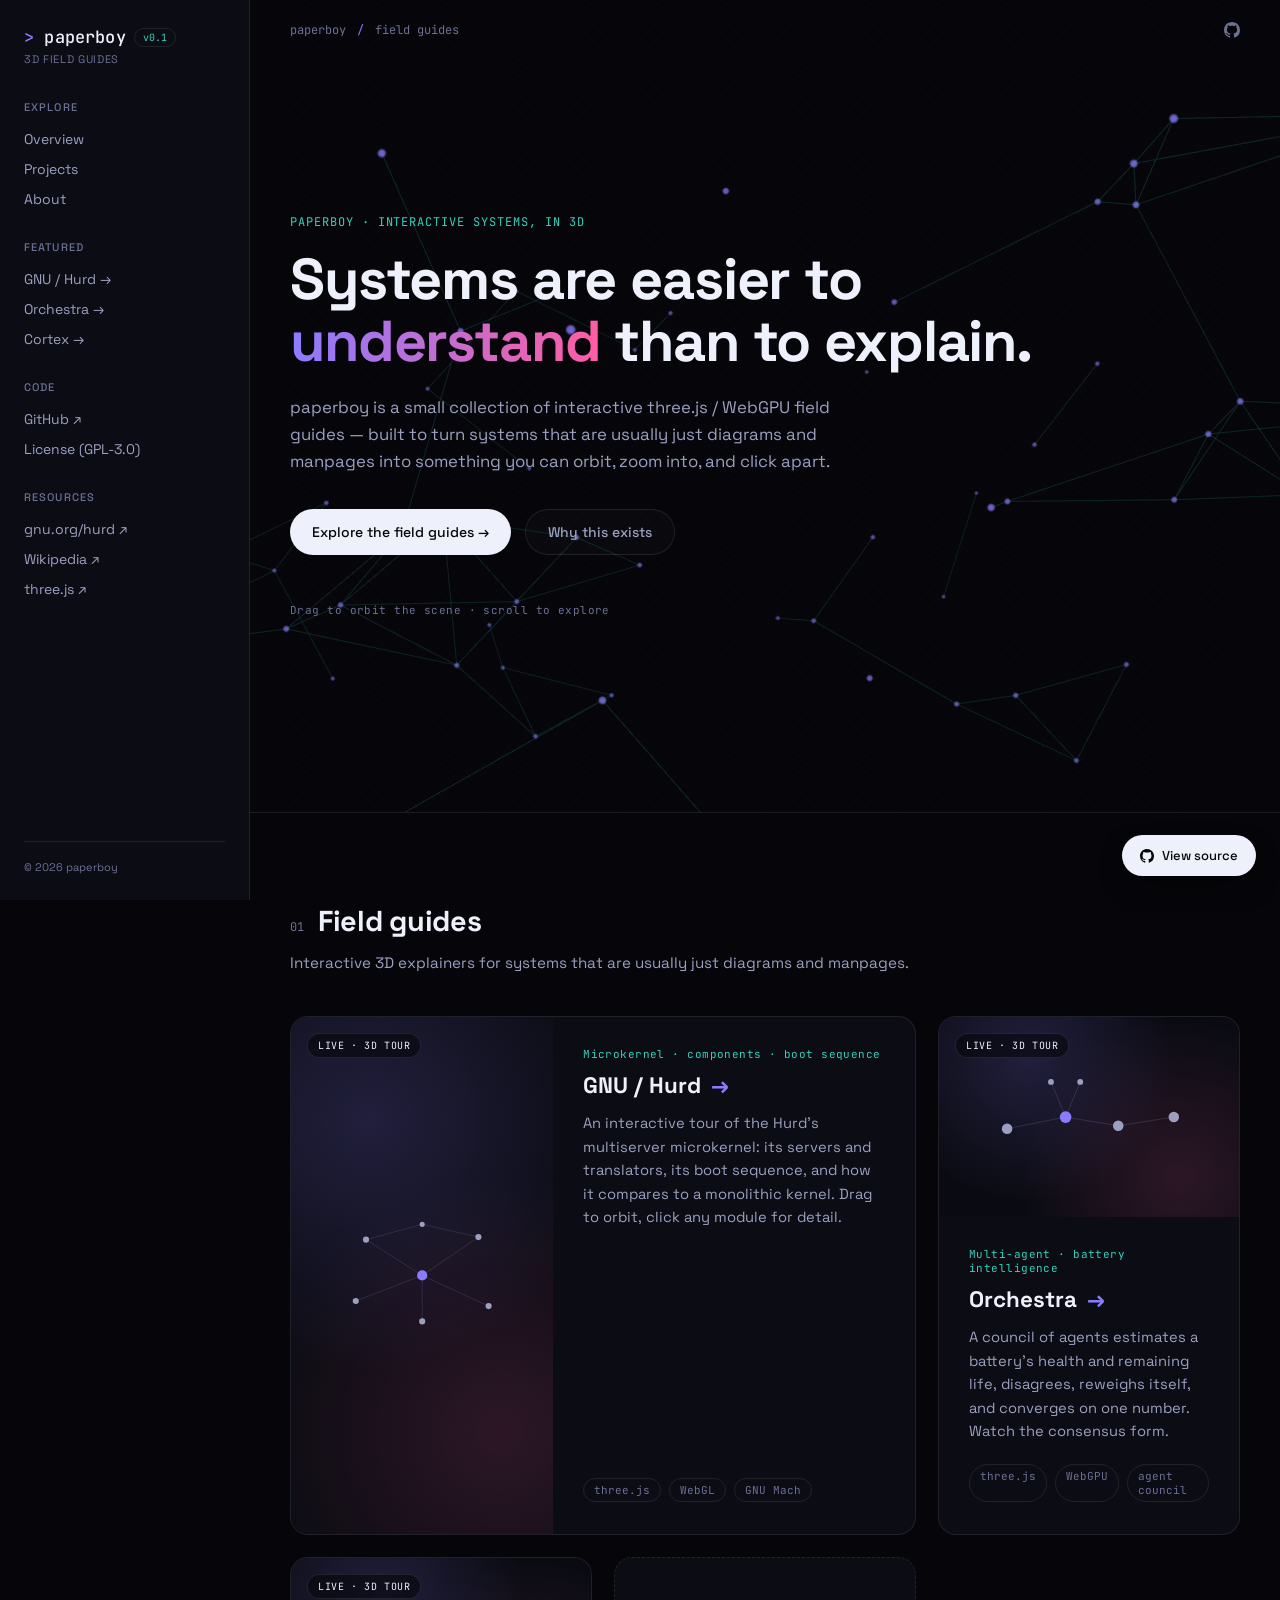
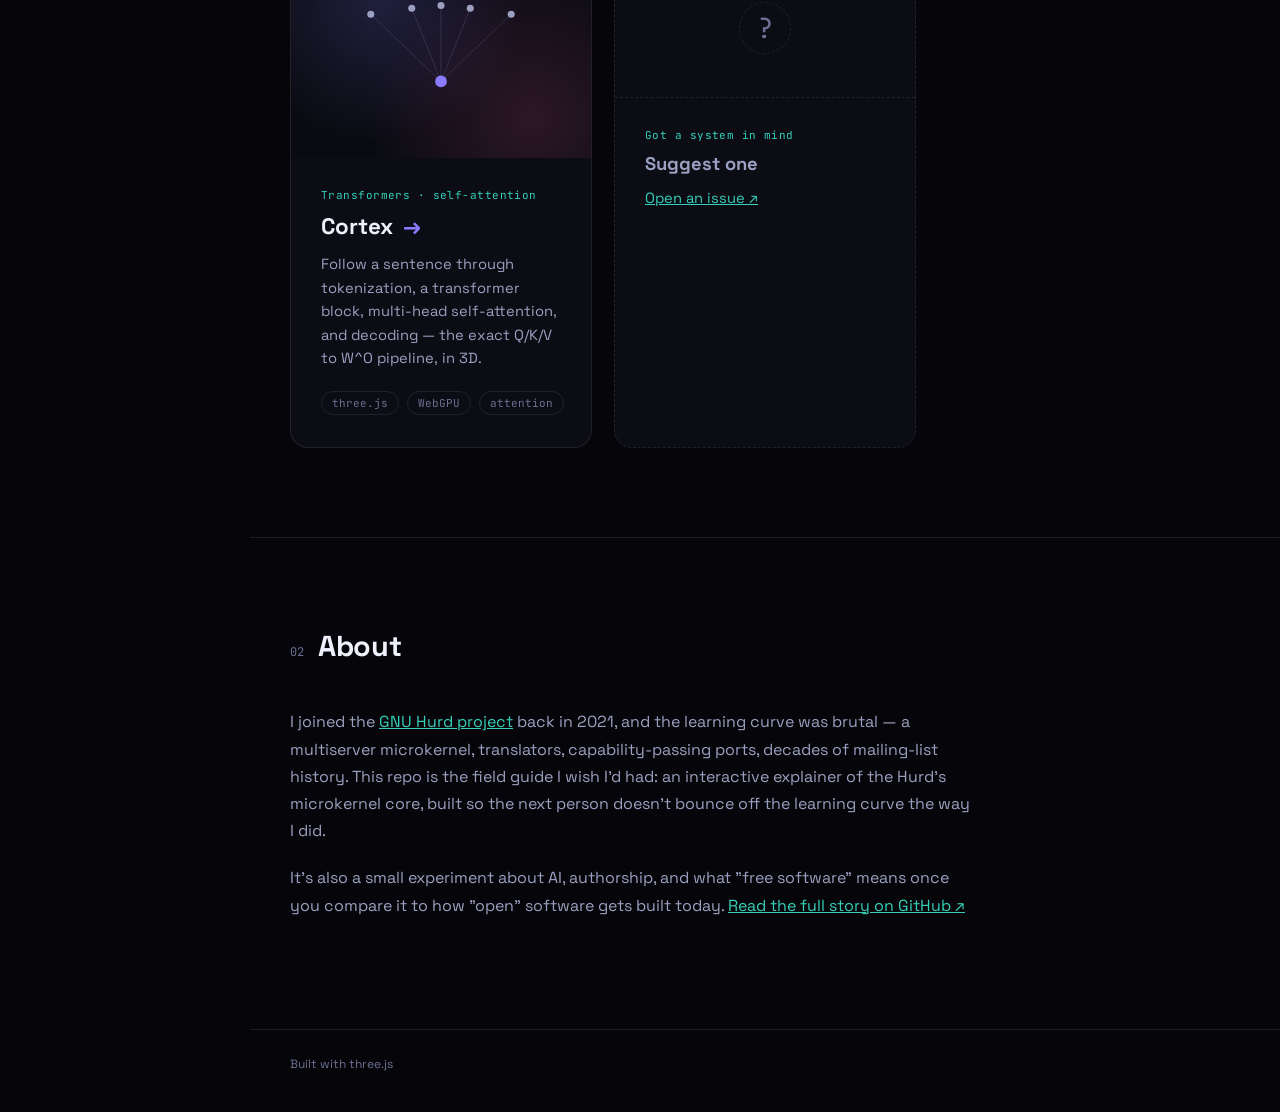
==== index.html @ 9c15f726 "add cortex and orchestra Signed-off-by: bowen <bowen.li.hurd@gmail.com>" ====
<!DOCTYPE html>
<html lang="en">
<head>
	<meta charset="utf-8" />
	<title>paperboy — 3D field guides for hard-to-see systems</title>
	<meta name="viewport" content="width=device-width, initial-scale=1" />
	<meta name="description" content="paperboy is a small collection of interactive three.js/WebGPU field guides that make hard-to-see systems easy to explore in 3D: a GNU/Hurd microkernel tour, a multi-agent battery-intelligence council, and a decoder-only Transformer explainer." />
	<link rel="stylesheet" href="css/main.css" />
</head>
<body>

	<div id="hero-webgl" aria-hidden="true"></div>

	<aside id="sidebar">
		<div class="brand">
			<div class="brand-row">
				<a href="#top" class="brand-mark">paperboy</a>
				<span class="brand-badge">v0.1</span>
			</div>
			<span class="brand-tag">3D field guides</span>
		</div>

		<nav class="side-nav">
			<div class="side-group">
				<h3>Explore</h3>
				<a href="#top">Overview</a>
				<a href="#projects">Projects</a>
				<a href="#about">About</a>
			</div>
			<div class="side-group">
				<h3>Featured</h3>
				<a href="sites/hurd/">GNU / Hurd &rarr;</a>
				<a href="sites/orchestra/">Orchestra &rarr;</a>
				<a href="sites/cortex/">Cortex &rarr;</a>
			</div>
			<div class="side-group">
				<h3>Code</h3>
				<a href="https://github.com/Aisuko/paperboy" target="_blank" rel="noopener">GitHub &#8599;</a>
				<a href="LICENSE">License (GPL-3.0)</a>
			</div>
			<div class="side-group">
				<h3>Resources</h3>
				<a href="https://www.gnu.org/software/hurd/" target="_blank" rel="noopener">gnu.org/hurd &#8599;</a>
				<a href="https://en.wikipedia.org/wiki/GNU_Hurd" target="_blank" rel="noopener">Wikipedia &#8599;</a>
				<a href="https://threejs.org" target="_blank" rel="noopener">three.js &#8599;</a>
			</div>
		</nav>

		<div class="side-foot">
			<span>&copy; 2026 paperboy</span>
		</div>
	</aside>

	<main id="main">
		<div class="topbar">
			<div class="crumb">paperboy <span>/</span> field guides</div>
			<div class="topbar-links">
				<a href="https://github.com/Aisuko/paperboy" target="_blank" rel="noopener" aria-label="GitHub repository">
					<svg viewBox="0 0 16 16" width="16" height="16" fill="currentColor"><path d="M8 0C3.58 0 0 3.58 0 8c0 3.54 2.29 6.53 5.47 7.59.4.07.55-.17.55-.38 0-.19-.01-.82-.01-1.49-2.01.37-2.53-.49-2.69-.94-.09-.23-.48-.94-.82-1.13-.28-.15-.68-.52-.01-.53.63-.01 1.08.58 1.23.82.72 1.21 1.87.87 2.33.66.07-.52.28-.87.51-1.07-1.78-.2-3.64-.89-3.64-3.95 0-.87.31-1.59.82-2.15-.08-.2-.36-1.02.08-2.12 0 0 .67-.21 2.2.82.64-.18 1.32-.27 2-.27.68 0 1.36.09 2 .27 1.53-1.04 2.2-.82 2.2-.82.44 1.1.16 1.92.08 2.12.51.56.82 1.27.82 2.15 0 3.07-1.87 3.75-3.65 3.95.29.25.54.73.54 1.48 0 1.07-.01 1.93-.01 2.2 0 .21.15.46.55.38A8.01 8.01 0 0 0 16 8c0-4.42-3.58-8-8-8z"/></svg>
				</a>
			</div>
		</div>

		<section id="top" class="hero">
			<div class="hero-copy">
				<div class="eyebrow">paperboy &middot; interactive systems, in 3D</div>
				<h1>Systems are easier to<br /><em>understand</em> than to explain.</h1>
				<p class="lede">
					paperboy is a small collection of interactive three.js / WebGPU field guides
					&mdash; built to turn systems that are usually just diagrams and manpages into
					something you can orbit, zoom into, and click apart.
				</p>
				<div class="hero-actions">
					<a class="btn btn-primary" href="#projects">Explore the field guides &rarr;</a>
					<a class="btn btn-ghost" href="#about">Why this exists</a>
				</div>
			</div>
			<div class="hero-hint">Drag to orbit the scene &middot; scroll to explore</div>
		</section>

		<section id="projects" class="projects">
			<div class="section-head">
				<span class="section-index">01</span>
				<h2>Field guides</h2>
				<p>Interactive 3D explainers for systems that are usually just diagrams and manpages.</p>
			</div>

			<div class="gallery-grid">
				<a class="gallery-tile gallery-tile--featured" href="sites/hurd/" data-tilt>
					<div class="gallery-visual">
						<svg class="node-graph" viewBox="0 0 400 260" aria-hidden="true">
							<g class="ng-edges" stroke="currentColor" fill="none">
								<line x1="200" y1="130" x2="90" y2="60" />
								<line x1="200" y1="130" x2="310" y2="55" />
								<line x1="200" y1="130" x2="70" y2="180" />
								<line x1="200" y1="130" x2="200" y2="220" />
								<line x1="200" y1="130" x2="330" y2="190" />
								<line x1="90" y1="60" x2="200" y2="30" />
								<line x1="310" y1="55" x2="200" y2="30" />
							</g>
							<g class="ng-nodes">
								<circle cx="200" cy="130" r="10" class="ng-core" />
								<circle cx="90" cy="60" r="6" />
								<circle cx="310" cy="55" r="6" />
								<circle cx="70" cy="180" r="6" />
								<circle cx="200" cy="220" r="6" />
								<circle cx="330" cy="190" r="6" />
								<circle cx="200" cy="30" r="5" />
							</g>
						</svg>
						<span class="gallery-badge">live &middot; 3D tour</span>
					</div>
					<div class="gallery-body">
						<div class="gallery-kicker">Microkernel &middot; components &middot; boot sequence</div>
						<h3>GNU / Hurd <span class="arrow">&rarr;</span></h3>
						<p>
							An interactive tour of the Hurd's multiserver microkernel: its servers
							and translators, its boot sequence, and how it compares to a
							monolithic kernel. Drag to orbit, click any module for detail.
						</p>
						<div class="gallery-tags">
							<span>three.js</span>
							<span>WebGL</span>
							<span>GNU Mach</span>
						</div>
					</div>
				</a>

				<a class="gallery-tile" href="sites/orchestra/" data-tilt>
					<div class="gallery-visual">
						<svg class="node-graph" viewBox="0 0 400 260" aria-hidden="true">
							<g class="ng-edges" stroke="currentColor" fill="none">
								<line x1="60" y1="150" x2="160" y2="130" />
								<line x1="160" y1="130" x2="250" y2="145" />
								<line x1="250" y1="145" x2="345" y2="130" />
								<line x1="160" y1="130" x2="135" y2="70" />
								<line x1="160" y1="130" x2="185" y2="70" />
							</g>
							<g class="ng-nodes">
								<circle cx="60" cy="150" r="9" />
								<circle cx="160" cy="130" r="10" class="ng-core" />
								<circle cx="135" cy="70" r="5" />
								<circle cx="185" cy="70" r="5" />
								<circle cx="250" cy="145" r="9" />
								<circle cx="345" cy="130" r="9" />
							</g>
						</svg>
						<span class="gallery-badge">live &middot; 3D tour</span>
					</div>
					<div class="gallery-body">
						<div class="gallery-kicker">Multi-agent &middot; battery intelligence</div>
						<h3>Orchestra <span class="arrow">&rarr;</span></h3>
						<p>
							A council of agents estimates a battery's health and remaining life,
							disagrees, reweighs itself, and converges on one number. Watch the
							consensus form.
						</p>
						<div class="gallery-tags">
							<span>three.js</span>
							<span>WebGPU</span>
							<span>agent council</span>
						</div>
					</div>
				</a>

				<a class="gallery-tile" href="sites/cortex/" data-tilt>
					<div class="gallery-visual">
						<svg class="node-graph" viewBox="0 0 400 260" aria-hidden="true">
							<g class="ng-edges" stroke="currentColor" fill="none">
								<line x1="80" y1="55" x2="200" y2="170" />
								<line x1="150" y1="45" x2="200" y2="170" />
								<line x1="200" y1="40" x2="200" y2="170" />
								<line x1="250" y1="45" x2="200" y2="170" />
								<line x1="320" y1="55" x2="200" y2="170" />
							</g>
							<g class="ng-nodes">
								<circle cx="80" cy="55" r="6" />
								<circle cx="150" cy="45" r="6" />
								<circle cx="200" cy="40" r="6" />
								<circle cx="250" cy="45" r="6" />
								<circle cx="320" cy="55" r="6" />
								<circle cx="200" cy="170" r="10" class="ng-core" />
							</g>
						</svg>
						<span class="gallery-badge">live &middot; 3D tour</span>
					</div>
					<div class="gallery-body">
						<div class="gallery-kicker">Transformers &middot; self-attention</div>
						<h3>Cortex <span class="arrow">&rarr;</span></h3>
						<p>
							Follow a sentence through tokenization, a transformer block, multi-head
							self-attention, and decoding &mdash; the exact Q/K/V to W^O pipeline,
							in 3D.
						</p>
						<div class="gallery-tags">
							<span>three.js</span>
							<span>WebGPU</span>
							<span>attention</span>
						</div>
					</div>
				</a>

				<div class="gallery-tile gallery-tile--soon" data-tilt>
					<div class="gallery-visual gallery-visual--soon">
						<span class="soon-icon">?</span>
					</div>
					<div class="gallery-body">
						<div class="gallery-kicker">Got a system in mind</div>
						<h3>Suggest one</h3>
						<p><a href="https://github.com/Aisuko/paperboy/issues" target="_blank" rel="noopener">Open an issue &#8599;</a></p>
					</div>
				</div>
			</div>
		</section>

		<section id="about" class="about">
			<div class="section-head">
				<span class="section-index">02</span>
				<h2>About</h2>
			</div>
			<p>
				I joined the <a href="https://savannah.gnu.org/project/memberlist.php?group=hurd" target="_blank" rel="noopener">GNU Hurd project</a>
				back in 2021, and the learning curve was brutal &mdash; a multiserver
				microkernel, translators, capability-passing ports, decades of mailing-list
				history. This repo is the field guide I wish I'd had: an interactive
				explainer of the Hurd's microkernel core, built so the next person doesn't
				bounce off the learning curve the way I did.
			</p>
			<p>
				It's also a small experiment about AI, authorship, and what "free software"
				means once you compare it to how "open" software gets built today.
				<a href="https://github.com/Aisuko/paperboy#readme" target="_blank" rel="noopener">Read the full story on GitHub &#8599;</a>
			</p>
		</section>

		<footer id="foot">
			<span>Built with three.js</span>
		</footer>
	</main>

	<a class="fab" href="https://github.com/Aisuko/paperboy" target="_blank" rel="noopener">
		<svg viewBox="0 0 16 16" width="14" height="14" fill="currentColor"><path d="M8 0C3.58 0 0 3.58 0 8c0 3.54 2.29 6.53 5.47 7.59.4.07.55-.17.55-.38 0-.19-.01-.82-.01-1.49-2.01.37-2.53-.49-2.69-.94-.09-.23-.48-.94-.82-1.13-.28-.15-.68-.52-.01-.53.63-.01 1.08.58 1.23.82.72 1.21 1.87.87 2.33.66.07-.52.28-.87.51-1.07-1.78-.2-3.64-.89-3.64-3.95 0-.87.31-1.59.82-2.15-.08-.2-.36-1.02.08-2.12 0 0 .67-.21 2.2.82.64-.18 1.32-.27 2-.27.68 0 1.36.09 2 .27 1.53-1.04 2.2-.82 2.2-.82.44 1.1.16 1.92.08 2.12.51.56.82 1.27.82 2.15 0 3.07-1.87 3.75-3.65 3.95.29.25.54.73.54 1.48 0 1.07-.01 1.93-.01 2.2 0 .21.15.46.55.38A8.01 8.01 0 0 0 16 8c0-4.42-3.58-8-8-8z"/></svg>
		View source
	</a>

	<script type="importmap">
		{
			"imports": {
				"three": "./sites/hurd/vendor/three/build/three.module.js"
			}
		}
	</script>
	<script type="module" src="js/hero-scene.js"></script>
	<script type="module" src="js/gallery-tilt.js"></script>

</body>
</html>
---- css/main.css ----
@import url('https://fonts.googleapis.com/css2?family=Space+Grotesk:wght@400;500;700&family=JetBrains+Mono:wght@400;500&display=swap');

:root {
	color-scheme: dark;
	--bg: #06060a;
	--bg-2: #0b0c14;
	--ink: #eef0fb;
	--ink-dim: #9ba0c0;
	--ink-dimmer: #6c7093;
	--accent: #8b7bff;
	--accent-2: #ff5da2;
	--accent-3: #35d0ba;
	--line: rgba(255,255,255,0.09);
	--sidebar-w: 250px;
	--font-display: 'Space Grotesk', system-ui, sans-serif;
	--font-mono: 'JetBrains Mono', ui-monospace, SFMono-Regular, monospace;
}

* { box-sizing: border-box; }

html, body {
	margin: 0;
	padding: 0;
	width: 100%;
	background: var(--bg);
	color: var(--ink);
	font-family: var(--font-display);
	-webkit-font-smoothing: antialiased;
}

a { color: inherit; }

/* faint carbon-fibre texture, matches sites/hurd */
body::before {
	content: '';
	position: fixed;
	inset: 0;
	z-index: 1;
	pointer-events: none;
	opacity: 0.5;
	background-image:
		repeating-linear-gradient(135deg, rgba(255,255,255,0.02) 0px, rgba(255,255,255,0.02) 1px, transparent 1px, transparent 6px),
		repeating-linear-gradient(45deg, rgba(255,255,255,0.015) 0px, rgba(255,255,255,0.015) 1px, transparent 1px, transparent 6px);
}

#hero-webgl { position: fixed; inset: 0; z-index: 0; }
#hero-webgl canvas { display: block; }

/* ---------------- sidebar ---------------- */
#sidebar {
	position: fixed;
	top: 0; left: 0; bottom: 0;
	width: var(--sidebar-w);
	z-index: 20;
	display: flex;
	flex-direction: column;
	background: var(--bg-2);
	border-right: 1px solid var(--line);
	padding: 26px 24px;
	overflow-y: auto;
}
.brand { display: flex; flex-direction: column; gap: 4px; margin-bottom: 34px; }
.brand-row { display: flex; align-items: center; gap: 8px; }
.brand-mark {
	font-family: var(--font-mono);
	font-size: 17px;
	font-weight: 500;
	letter-spacing: 0.01em;
	text-decoration: none;
	color: var(--ink);
}
.brand-mark::before { content: '> '; color: var(--accent); }
.brand-badge {
	font-family: var(--font-mono);
	font-size: 10px;
	color: var(--accent-3);
	border: 1px solid var(--line);
	border-radius: 999px;
	padding: 2px 8px;
}
.brand-tag { font-size: 11px; color: var(--ink-dimmer); letter-spacing: 0.06em; text-transform: uppercase; }

.side-nav { display: flex; flex-direction: column; gap: 26px; flex: 1; }
.side-group h3 {
	margin: 0 0 10px;
	font-size: 11px;
	letter-spacing: 0.1em;
	text-transform: uppercase;
	color: var(--ink-dimmer);
	font-weight: 500;
}
.side-group { display: flex; flex-direction: column; }
.side-group a {
	display: block;
	padding: 6px 0;
	font-size: 14px;
	color: var(--ink-dim);
	text-decoration: none;
	transition: color 0.15s ease, transform 0.15s ease;
}
.side-group a:hover { color: var(--accent-3); transform: translateX(2px); }

.side-foot { font-size: 11px; color: var(--ink-dimmer); padding-top: 18px; margin-top: 18px; border-top: 1px solid var(--line); }

/* ---------------- main ---------------- */
#main {
	position: relative;
	z-index: 10;
	margin-left: var(--sidebar-w);
	min-height: 100vh;
}

.topbar {
	display: flex;
	align-items: center;
	justify-content: space-between;
	padding: 22px 40px 0;
}
.crumb { font-family: var(--font-mono); font-size: 12px; color: var(--ink-dimmer); }
.crumb span { color: var(--accent); margin: 0 4px; }
.topbar-links a { display: flex; color: var(--ink-dimmer); transition: color 0.15s ease; }
.topbar-links a:hover { color: var(--ink); }

/* ---------------- hero ---------------- */
.hero {
	min-height: 86vh;
	display: flex;
	flex-direction: column;
	justify-content: center;
	padding: 40px 40px 60px;
	max-width: 920px;
}
.eyebrow {
	font-family: var(--font-mono);
	font-size: 12px;
	letter-spacing: 0.08em;
	color: var(--accent-3);
	margin-bottom: 18px;
	text-transform: uppercase;
}
.hero h1 {
	font-size: clamp(2.3rem, 5vw, 3.6rem);
	line-height: 1.08;
	letter-spacing: -0.02em;
	margin: 0 0 22px;
}
.hero h1 em {
	font-style: normal;
	background: linear-gradient(90deg, var(--accent), var(--accent-2));
	-webkit-background-clip: text;
	background-clip: text;
	color: transparent;
}
.lede { font-size: 1.05rem; line-height: 1.6; color: var(--ink-dim); max-width: 560px; margin: 0 0 34px; }

.hero-actions { display: flex; gap: 14px; flex-wrap: wrap; }
.btn {
	display: inline-flex;
	align-items: center;
	gap: 6px;
	padding: 13px 22px;
	border-radius: 999px;
	font-size: 14px;
	font-weight: 500;
	text-decoration: none;
	transition: transform 0.15s ease, border-color 0.15s ease, background 0.15s ease;
}
.btn-primary { background: var(--ink); color: var(--bg); }
.btn-primary:hover { transform: translateY(-2px); }
.btn-ghost { border: 1px solid var(--line); color: var(--ink-dim); background: rgba(255,255,255,0.02); }
.btn-ghost:hover { border-color: var(--accent); color: var(--ink); }

.hero-hint {
	margin-top: 48px;
	font-family: var(--font-mono);
	font-size: 11px;
	color: var(--ink-dimmer);
	letter-spacing: 0.04em;
}

/* ---------------- section shell ---------------- */
.projects, .about {
	position: relative;
	background: var(--bg);
	padding: 90px 40px;
	border-top: 1px solid var(--line);
}
.section-head { max-width: 640px; margin-bottom: 44px; display: flex; align-items: baseline; gap: 14px; flex-wrap: wrap; }
.section-index { font-family: var(--font-mono); font-size: 12px; color: var(--ink-dimmer); }
.section-head h2 { font-size: 1.8rem; margin: 0; letter-spacing: -0.01em; }
.section-head p { margin: 0; color: var(--ink-dim); font-size: 0.95rem; flex-basis: 100%; }

/* ---------------- gallery grid ---------------- */
.gallery-grid {
	display: grid;
	grid-template-columns: repeat(auto-fill, minmax(280px, 1fr));
	gap: 22px;
	max-width: 1180px;
}
.gallery-tile {
	display: flex;
	flex-direction: column;
	background: var(--bg-2);
	border: 1px solid var(--line);
	border-radius: 18px;
	overflow: hidden;
	text-decoration: none;
	color: inherit;
	will-change: transform;
	transition: border-color 0.2s ease, box-shadow 0.2s ease, transform 0.15s ease-out;
}
.gallery-tile--featured { grid-column: span 2; flex-direction: row; }
.gallery-tile--featured .gallery-visual { flex: 0 0 42%; min-height: 220px; }
.gallery-tile--featured .gallery-body { flex: 1; }
a.gallery-tile:hover {
	border-color: var(--accent);
	box-shadow: 0 24px 60px -30px rgba(139,123,255,0.45);
}
.gallery-visual {
	position: relative;
	background:
		radial-gradient(circle at 30% 20%, rgba(139,123,255,0.18), transparent 55%),
		radial-gradient(circle at 80% 80%, rgba(255,93,162,0.14), transparent 55%),
		#0a0b12;
	min-height: 200px;
	display: flex;
	align-items: center;
	justify-content: center;
}
.node-graph { width: 78%; height: auto; color: var(--ink-dimmer); }
.node-graph .ng-edges line { stroke-width: 1; opacity: 0.5; }
.node-graph .ng-nodes circle { fill: var(--ink-dim); }
.node-graph .ng-nodes .ng-core { fill: var(--accent); }
.gallery-tile:hover .node-graph .ng-nodes circle { fill: var(--accent-3); }
.gallery-tile:hover .node-graph .ng-nodes .ng-core { fill: var(--accent-2); }
.gallery-badge {
	position: absolute;
	top: 16px;
	left: 16px;
	font-family: var(--font-mono);
	font-size: 10px;
	letter-spacing: 0.06em;
	text-transform: uppercase;
	color: var(--ink);
	background: rgba(6,6,10,0.6);
	border: 1px solid var(--line);
	padding: 5px 10px;
	border-radius: 999px;
}
.gallery-body { padding: 30px 30px 32px; display: flex; flex-direction: column; flex: 1; }
.gallery-kicker { font-family: var(--font-mono); font-size: 11px; color: var(--accent-3); letter-spacing: 0.04em; margin-bottom: 10px; }
.gallery-body h3 { margin: 0 0 12px; font-size: 1.4rem; display: flex; align-items: center; gap: 10px; }
.gallery-body h3 .arrow { transition: transform 0.2s ease; color: var(--accent); }
.gallery-tile:hover .gallery-body h3 .arrow { transform: translateX(4px); }
.gallery-body p { margin: 0 0 20px; color: var(--ink-dim); font-size: 0.92rem; line-height: 1.6; }
.gallery-body p a { color: var(--accent-3); }
.gallery-tags { display: flex; gap: 8px; margin-top: auto; }
.gallery-tags span {
	font-family: var(--font-mono);
	font-size: 11px;
	color: var(--ink-dimmer);
	border: 1px solid var(--line);
	padding: 4px 10px;
	border-radius: 999px;
}

/* ---------------- gallery: coming-soon tiles ---------------- */
.gallery-tile--soon { cursor: default; }
.gallery-tile--soon .gallery-visual {
	background: none;
	border-bottom: 1px dashed var(--line);
	min-height: 140px;
}
.gallery-visual--soon .soon-icon {
	font-family: var(--font-mono);
	font-size: 28px;
	color: var(--ink-dimmer);
	border: 1px dashed var(--line);
	width: 52px;
	height: 52px;
	border-radius: 50%;
	display: flex;
	align-items: center;
	justify-content: center;
}
.gallery-tile--soon { border-style: dashed; }
.gallery-tile--soon .gallery-body h3 { color: var(--ink-dim); font-size: 1.15rem; }

/* ---------------- about ---------------- */
.about p { max-width: 680px; color: var(--ink-dim); font-size: 1rem; line-height: 1.7; margin: 0 0 20px; }
.about a { color: var(--accent-3); }

/* ---------------- footer ---------------- */
#foot {
	display: flex;
	align-items: center;
	justify-content: space-between;
	flex-wrap: wrap;
	gap: 10px;
	padding: 26px 40px 40px;
	border-top: 1px solid var(--line);
	font-size: 12px;
	color: var(--ink-dimmer);
}
#foot a { color: var(--ink-dim); text-decoration: none; }
#foot a:hover { color: var(--accent-3); }

/* ---------------- floating action button ---------------- */
.fab {
	position: fixed;
	right: 24px;
	bottom: 24px;
	z-index: 30;
	display: flex;
	align-items: center;
	gap: 8px;
	padding: 12px 18px;
	border-radius: 999px;
	background: var(--ink);
	color: var(--bg);
	font-size: 13px;
	font-weight: 500;
	text-decoration: none;
	box-shadow: 0 12px 30px -10px rgba(0,0,0,0.6);
	transition: transform 0.15s ease;
}
.fab:hover { transform: translateY(-2px); }

/* ---------------- responsive ---------------- */
@media (max-width: 900px) {
	:root { --sidebar-w: 0px; }
	#sidebar {
		position: static;
		width: 100%;
		flex-direction: row;
		align-items: center;
		flex-wrap: wrap;
		gap: 18px;
		padding: 18px 20px;
		border-right: none;
		border-bottom: 1px solid var(--line);
	}
	.brand { margin-bottom: 0; }
	.side-nav { flex-direction: row; flex-wrap: wrap; gap: 20px; }
	.side-group { flex-direction: row; align-items: center; gap: 10px; }
	.side-group h3 { margin: 0; }
	.side-group a { padding: 4px 0; }
	.side-foot { display: none; }
	#main { margin-left: 0; }
	.topbar { padding: 20px 20px 0; }
	.hero { padding: 32px 20px 50px; min-height: auto; }
	.projects, .about { padding: 60px 20px; }
	.gallery-grid { grid-template-columns: 1fr; }
	.gallery-tile--featured { grid-column: span 1; flex-direction: column; }
	.gallery-tile--featured .gallery-visual { flex-basis: auto; width: 100%; min-height: 200px; }
	#foot { flex-direction: column; align-items: flex-start; padding: 22px 20px 90px; }
}

@media (max-width: 640px) {
	[data-tilt] { transform: none !important; }
}
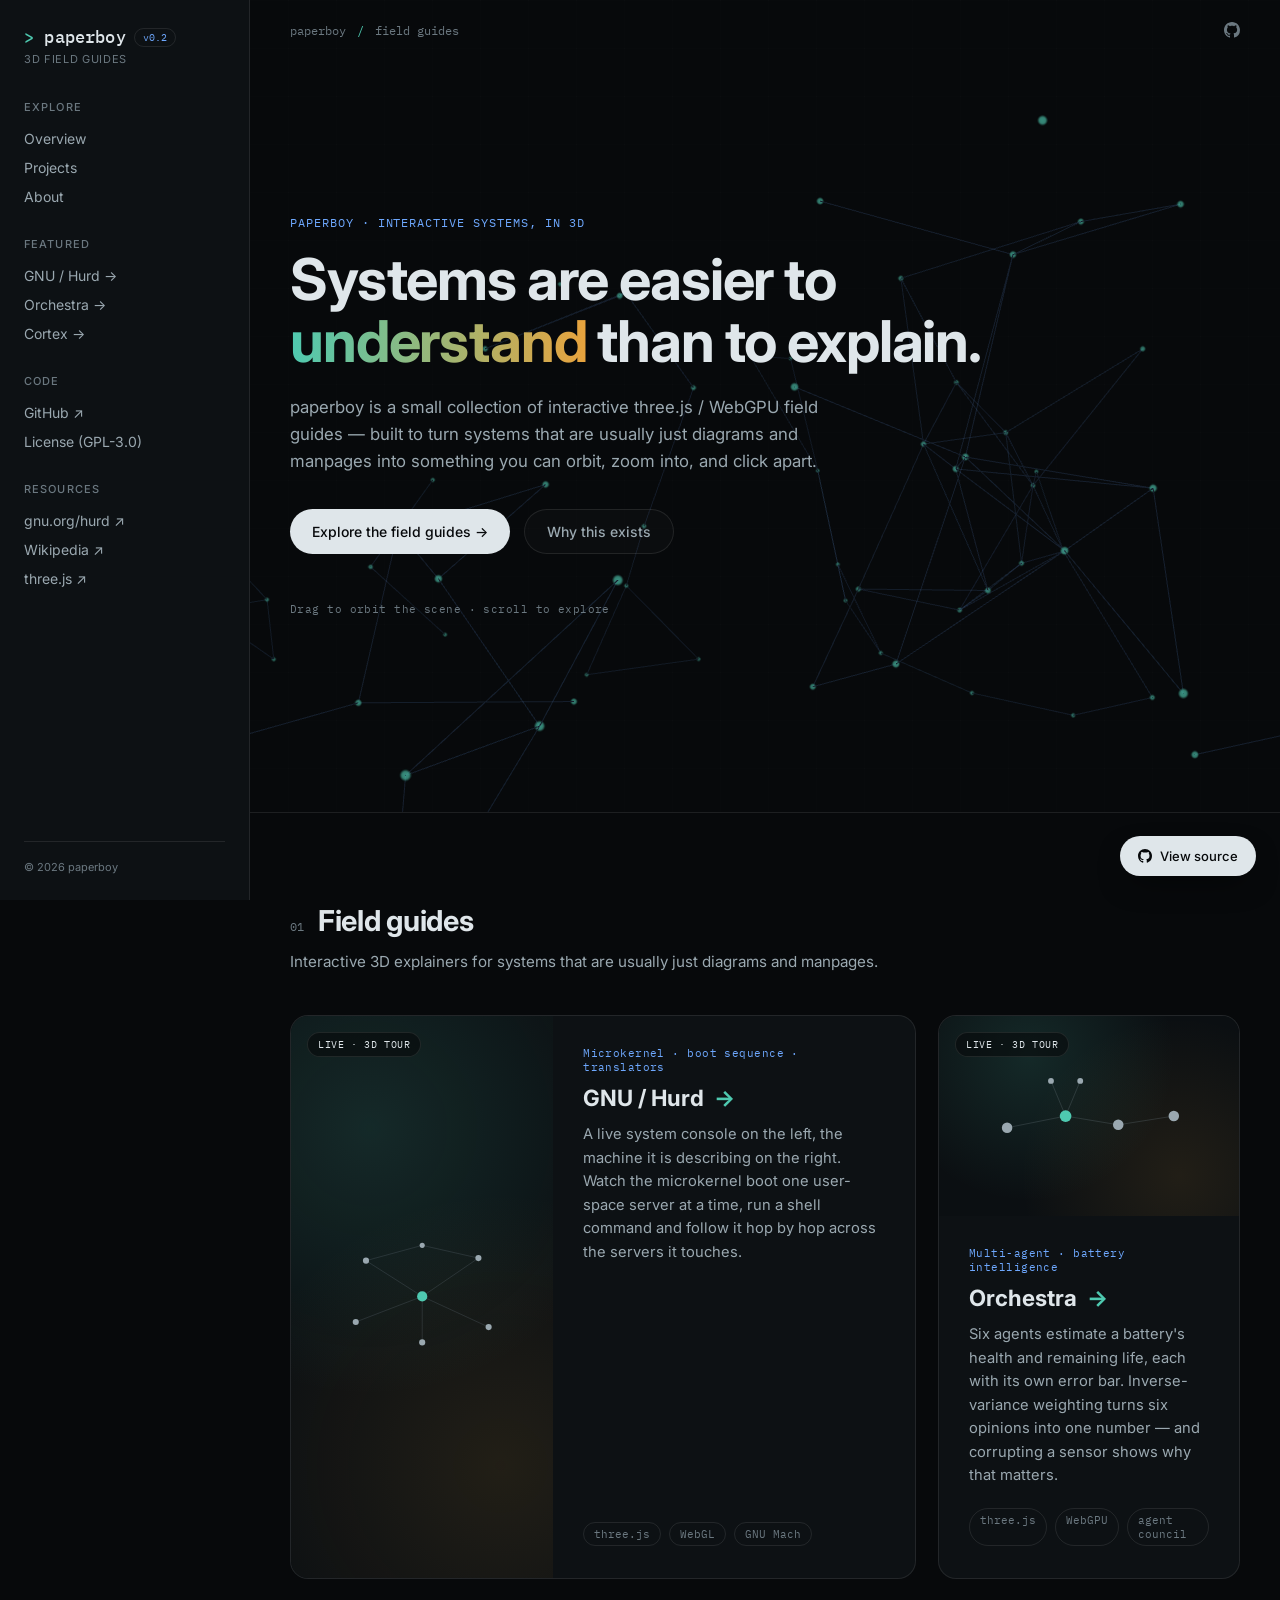
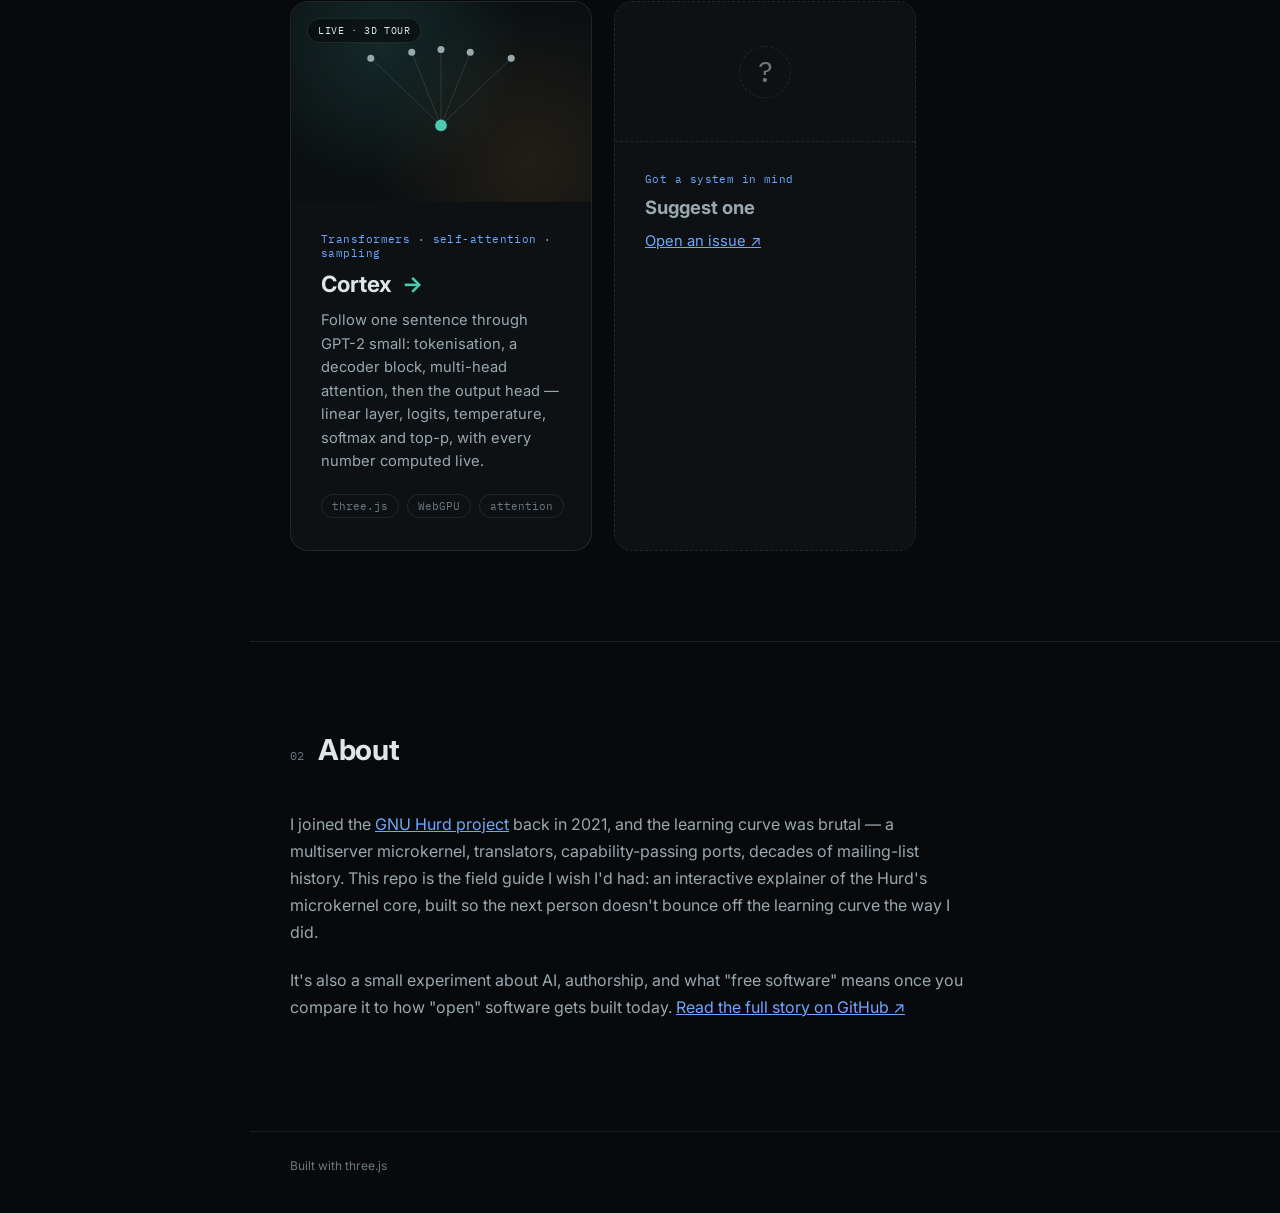
==== commit dddba317: "update to v0.2 Signed-off-by: bowen <bowen.li.hurd@gmail.com>" ====
--- a/index.html
+++ b/index.html
@@ -15,7 +15,7 @@
 		<div class="brand">
 			<div class="brand-row">
 				<a href="#top" class="brand-mark">paperboy</a>
-				<span class="brand-badge">v0.1</span>
+				<span class="brand-badge">v0.2</span>
 			</div>
 			<span class="brand-tag">3D field guides</span>
 		</div>
@@ -111,12 +111,12 @@
 						<span class="gallery-badge">live &middot; 3D tour</span>
 					</div>
 					<div class="gallery-body">
-						<div class="gallery-kicker">Microkernel &middot; components &middot; boot sequence</div>
+						<div class="gallery-kicker">Microkernel &middot; boot sequence &middot; translators</div>
 						<h3>GNU / Hurd <span class="arrow">&rarr;</span></h3>
 						<p>
-							An interactive tour of the Hurd's multiserver microkernel: its servers
-							and translators, its boot sequence, and how it compares to a
-							monolithic kernel. Drag to orbit, click any module for detail.
+							A live system console on the left, the machine it is describing on the
+							right. Watch the microkernel boot one user-space server at a time, run a
+							shell command and follow it hop by hop across the servers it touches.
 						</p>
 						<div class="gallery-tags">
 							<span>three.js</span>
@@ -151,9 +151,9 @@
 						<div class="gallery-kicker">Multi-agent &middot; battery intelligence</div>
 						<h3>Orchestra <span class="arrow">&rarr;</span></h3>
 						<p>
-							A council of agents estimates a battery's health and remaining life,
-							disagrees, reweighs itself, and converges on one number. Watch the
-							consensus form.
+							Six agents estimate a battery's health and remaining life, each with its
+							own error bar. Inverse-variance weighting turns six opinions into one
+							number &mdash; and corrupting a sensor shows why that matters.
 						</p>
 						<div class="gallery-tags">
 							<span>three.js</span>
@@ -185,12 +185,12 @@
 						<span class="gallery-badge">live &middot; 3D tour</span>
 					</div>
 					<div class="gallery-body">
-						<div class="gallery-kicker">Transformers &middot; self-attention</div>
+						<div class="gallery-kicker">Transformers &middot; self-attention &middot; sampling</div>
 						<h3>Cortex <span class="arrow">&rarr;</span></h3>
 						<p>
-							Follow a sentence through tokenization, a transformer block, multi-head
-							self-attention, and decoding &mdash; the exact Q/K/V to W^O pipeline,
-							in 3D.
+							Follow one sentence through GPT-2 small: tokenisation, a decoder block,
+							multi-head attention, then the output head &mdash; linear layer, logits,
+							temperature, softmax and top-p, with every number computed live.
 						</p>
 						<div class="gallery-tags">
 							<span>three.js</span>
--- a/css/main.css
+++ b/css/main.css
@@ -1,19 +1,20 @@
-@import url('https://fonts.googleapis.com/css2?family=Space+Grotesk:wght@400;500;700&family=JetBrains+Mono:wght@400;500&display=swap');
+@import url('https://fonts.googleapis.com/css2?family=IBM+Plex+Mono:wght@400;500;600&family=Inter:wght@400;500;600&display=swap');
 
 :root {
 	color-scheme: dark;
-	--bg: #06060a;
-	--bg-2: #0b0c14;
-	--ink: #eef0fb;
-	--ink-dim: #9ba0c0;
-	--ink-dimmer: #6c7093;
-	--accent: #8b7bff;
-	--accent-2: #ff5da2;
-	--accent-3: #35d0ba;
+	/* Same instrument-console palette as the three field guides. */
+	--bg: #07090b;
+	--bg-2: #0d1114;
+	--ink: #dfe6ea;
+	--ink-dim: #9aa8b0;
+	--ink-dimmer: #6b7880;
+	--accent: #4ec9b0;
+	--accent-2: #e8a33d;
+	--accent-3: #6ea8fe;
 	--line: rgba(255,255,255,0.09);
 	--sidebar-w: 250px;
-	--font-display: 'Space Grotesk', system-ui, sans-serif;
-	--font-mono: 'JetBrains Mono', ui-monospace, SFMono-Regular, monospace;
+	--font-display: 'Inter', system-ui, -apple-system, sans-serif;
+	--font-mono: 'IBM Plex Mono', ui-monospace, SFMono-Regular, monospace;
 }
 
 * { box-sizing: border-box; }
@@ -30,7 +31,7 @@
 
 a { color: inherit; }
 
-/* faint carbon-fibre texture, matches sites/hurd */
+/* faint measurement grid, matching the viewport overlay in the field guides */
 body::before {
 	content: '';
 	position: fixed;
@@ -39,8 +40,9 @@
 	pointer-events: none;
 	opacity: 0.5;
 	background-image:
-		repeating-linear-gradient(135deg, rgba(255,255,255,0.02) 0px, rgba(255,255,255,0.02) 1px, transparent 1px, transparent 6px),
-		repeating-linear-gradient(45deg, rgba(255,255,255,0.015) 0px, rgba(255,255,255,0.015) 1px, transparent 1px, transparent 6px);
+		linear-gradient(rgba(255,255,255,0.018) 1px, transparent 1px),
+		linear-gradient(90deg, rgba(255,255,255,0.018) 1px, transparent 1px);
+	background-size: 48px 48px;
 }
 
 #hero-webgl { position: fixed; inset: 0; z-index: 0; }
@@ -214,14 +216,14 @@
 .gallery-tile--featured .gallery-body { flex: 1; }
 a.gallery-tile:hover {
 	border-color: var(--accent);
-	box-shadow: 0 24px 60px -30px rgba(139,123,255,0.45);
+	box-shadow: 0 24px 60px -30px rgba(78,201,176,0.35);
 }
 .gallery-visual {
 	position: relative;
 	background:
-		radial-gradient(circle at 30% 20%, rgba(139,123,255,0.18), transparent 55%),
-		radial-gradient(circle at 80% 80%, rgba(255,93,162,0.14), transparent 55%),
-		#0a0b12;
+		radial-gradient(circle at 30% 20%, rgba(78,201,176,0.14), transparent 55%),
+		radial-gradient(circle at 80% 80%, rgba(232,163,61,0.1), transparent 55%),
+		#0b0f12;
 	min-height: 200px;
 	display: flex;
 	align-items: center;
@@ -242,7 +244,7 @@
 	letter-spacing: 0.06em;
 	text-transform: uppercase;
 	color: var(--ink);
-	background: rgba(6,6,10,0.6);
+	background: rgba(7,9,11,0.6);
 	border: 1px solid var(--line);
 	padding: 5px 10px;
 	border-radius: 999px;
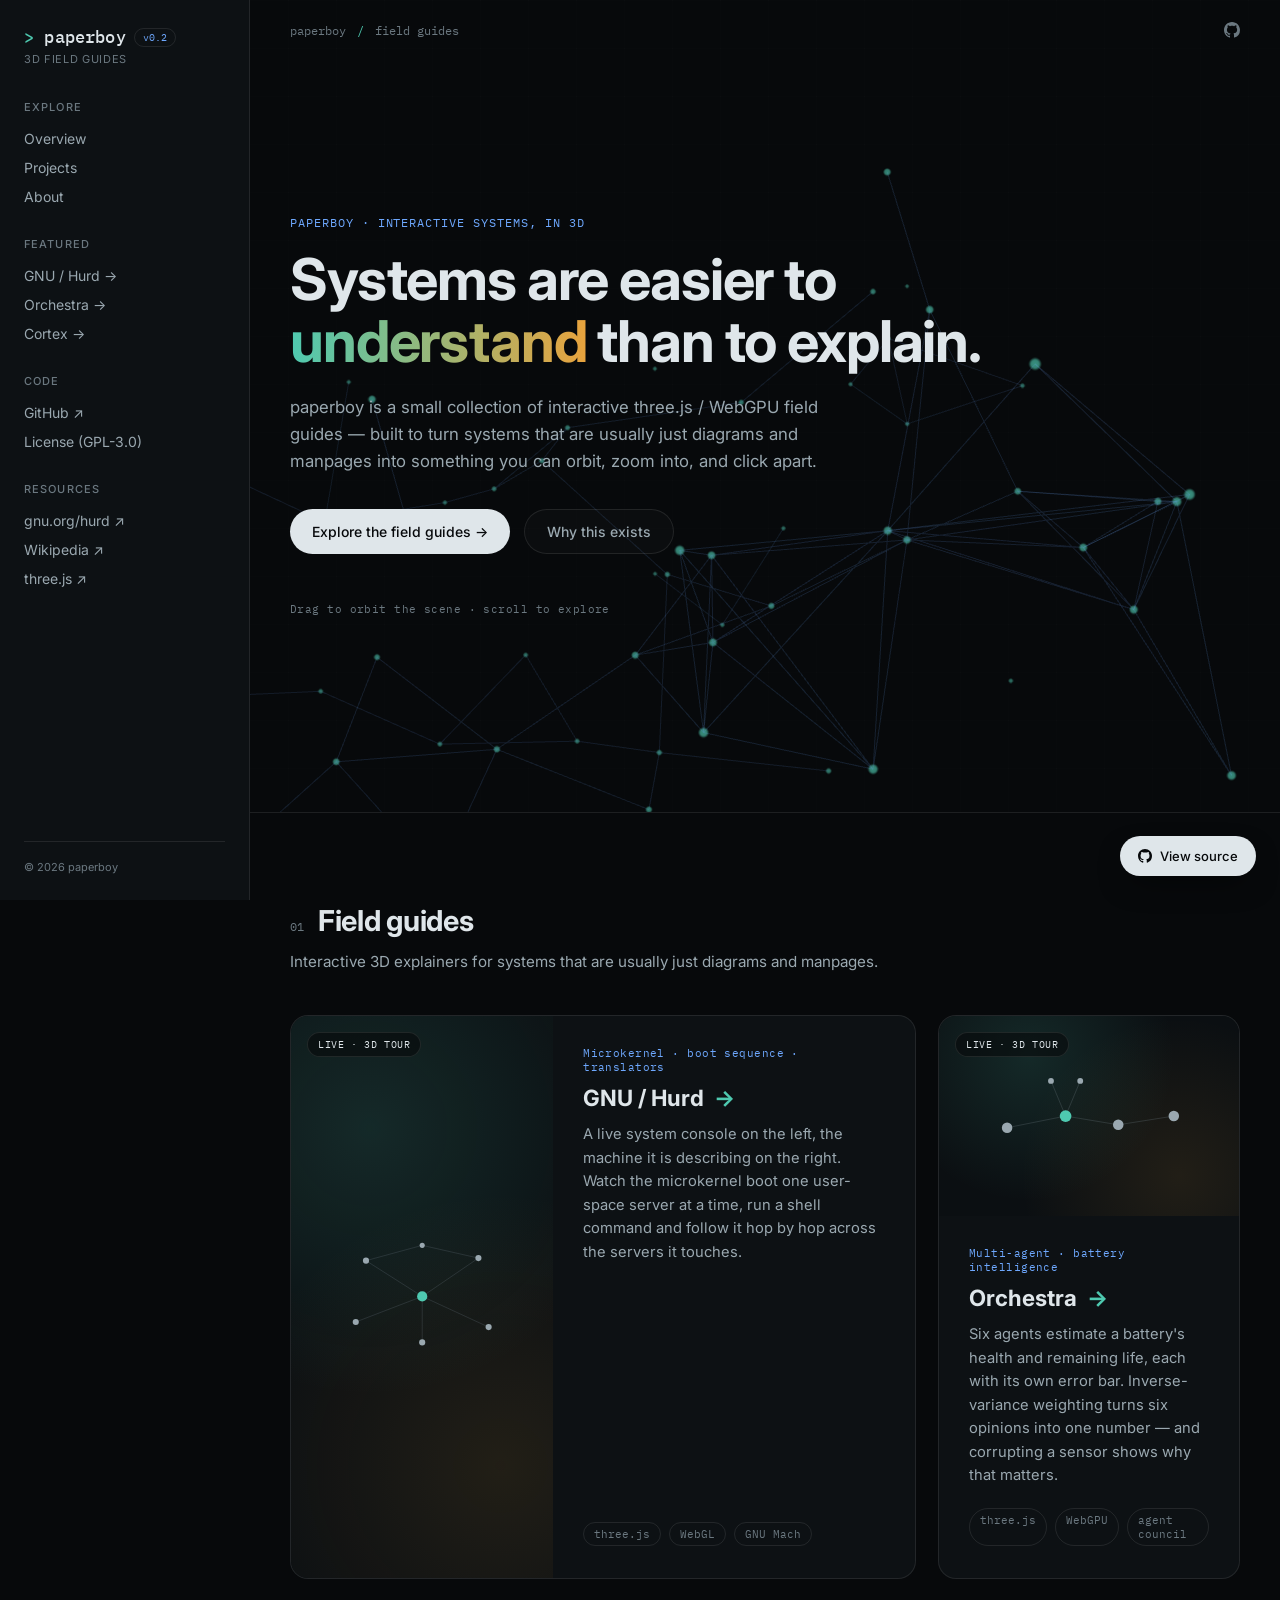
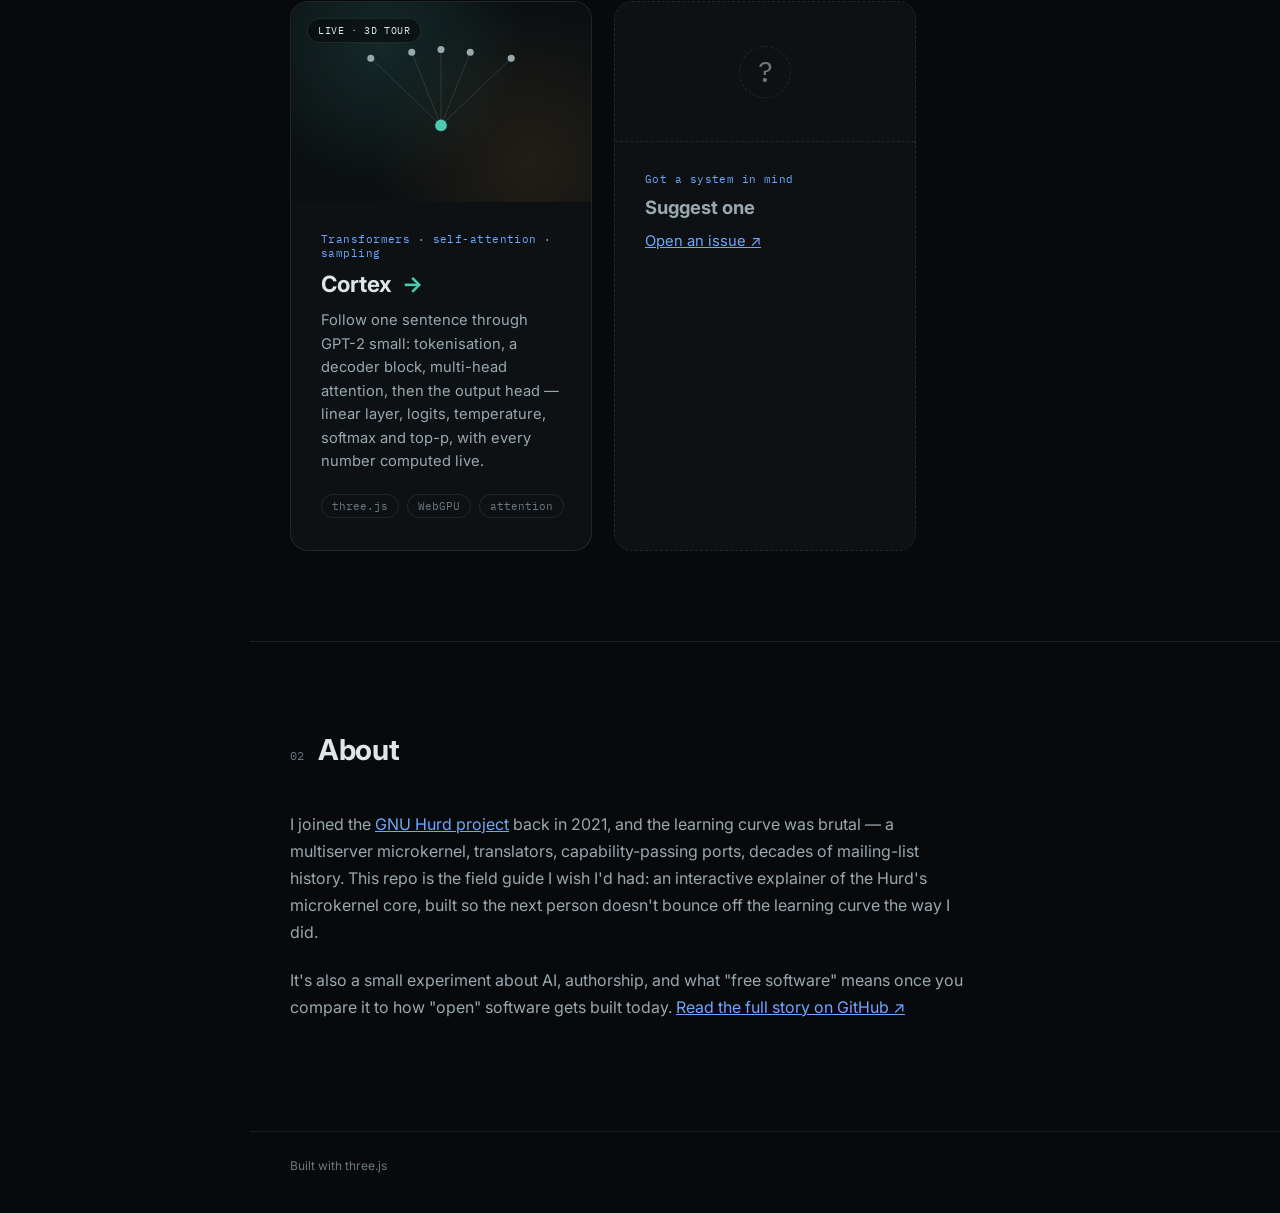
==== commit 2971840d: "update coretex Signed-off-by: bowen <bowen.li.hurd@gmail.com>" ====
--- a/index.html
+++ b/index.html
@@ -5,6 +5,7 @@
 	<title>paperboy — 3D field guides for hard-to-see systems</title>
 	<meta name="viewport" content="width=device-width, initial-scale=1" />
 	<meta name="description" content="paperboy is a small collection of interactive three.js/WebGPU field guides that make hard-to-see systems easy to explore in 3D: a GNU/Hurd microkernel tour, a multi-agent battery-intelligence council, and a decoder-only Transformer explainer." />
+	<link rel="icon" href="favicon.svg" type="image/svg+xml" />
 	<link rel="stylesheet" href="css/main.css" />
 </head>
 <body>
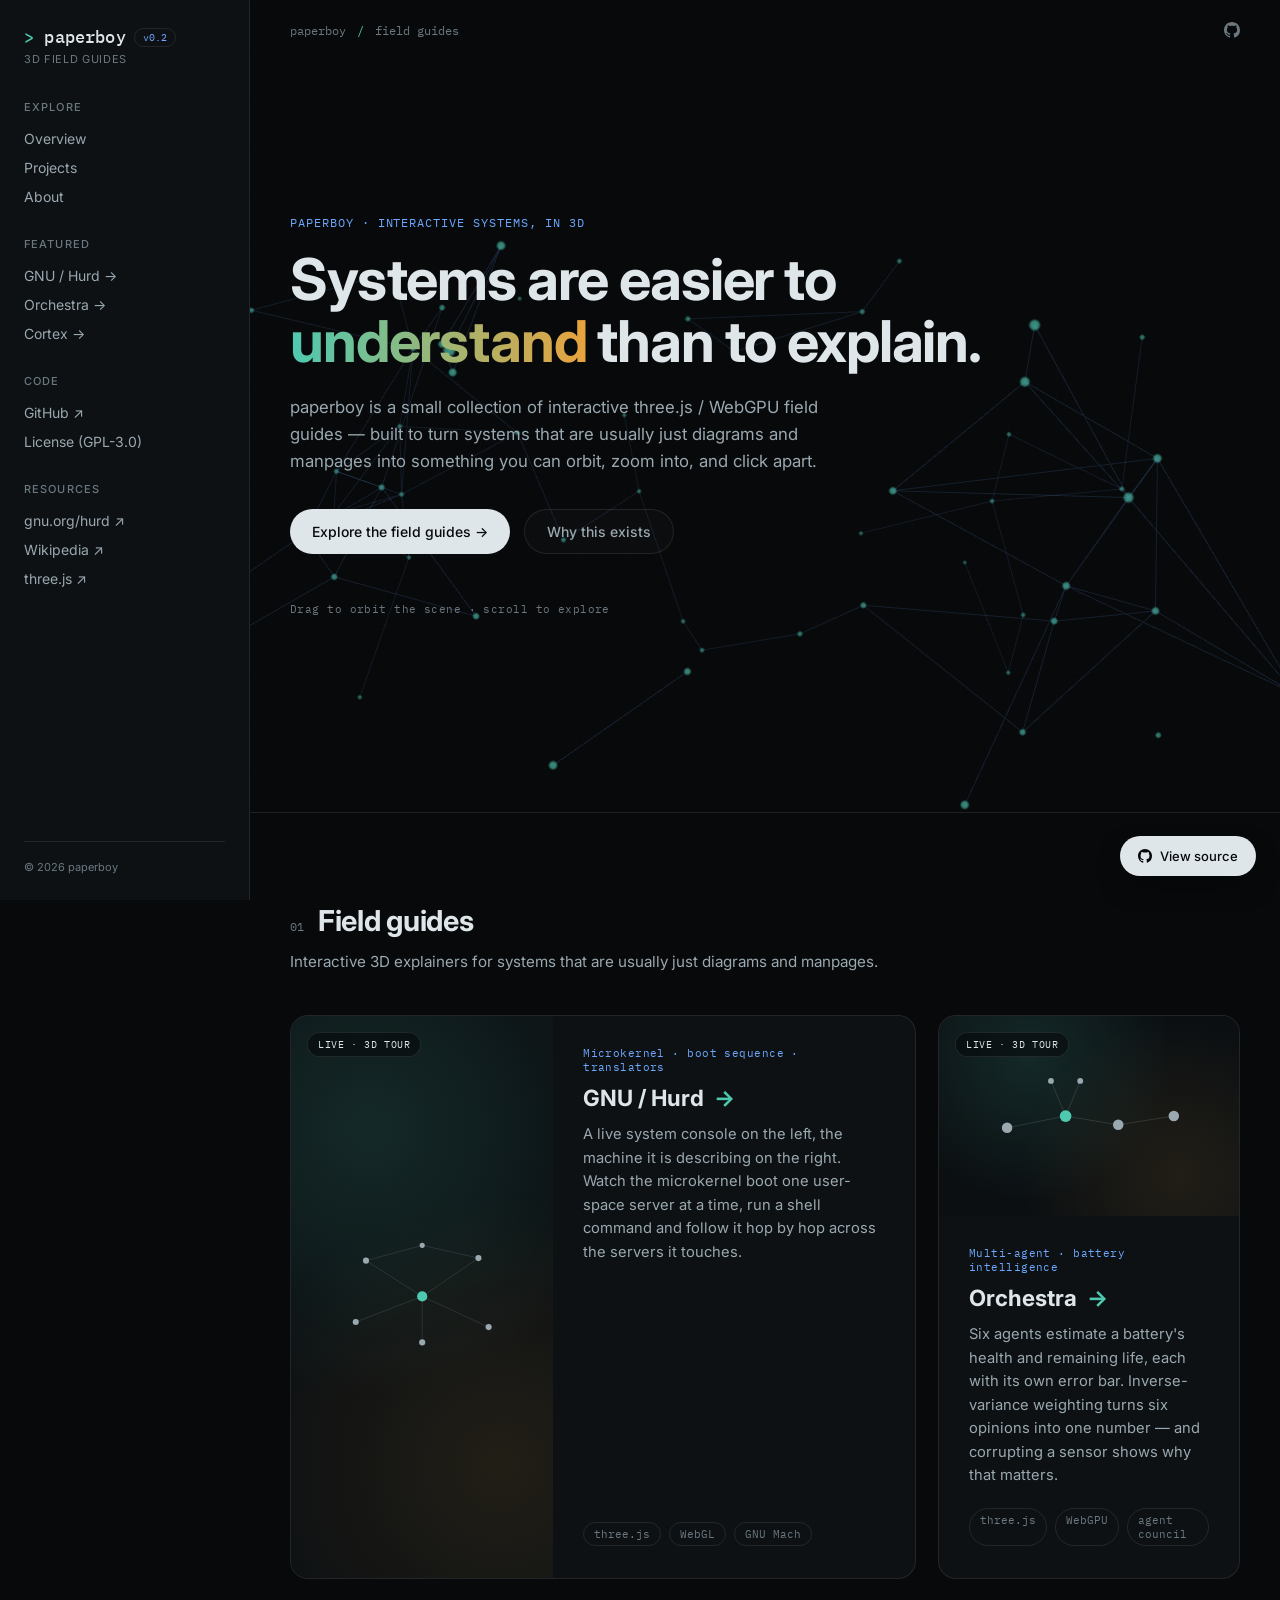
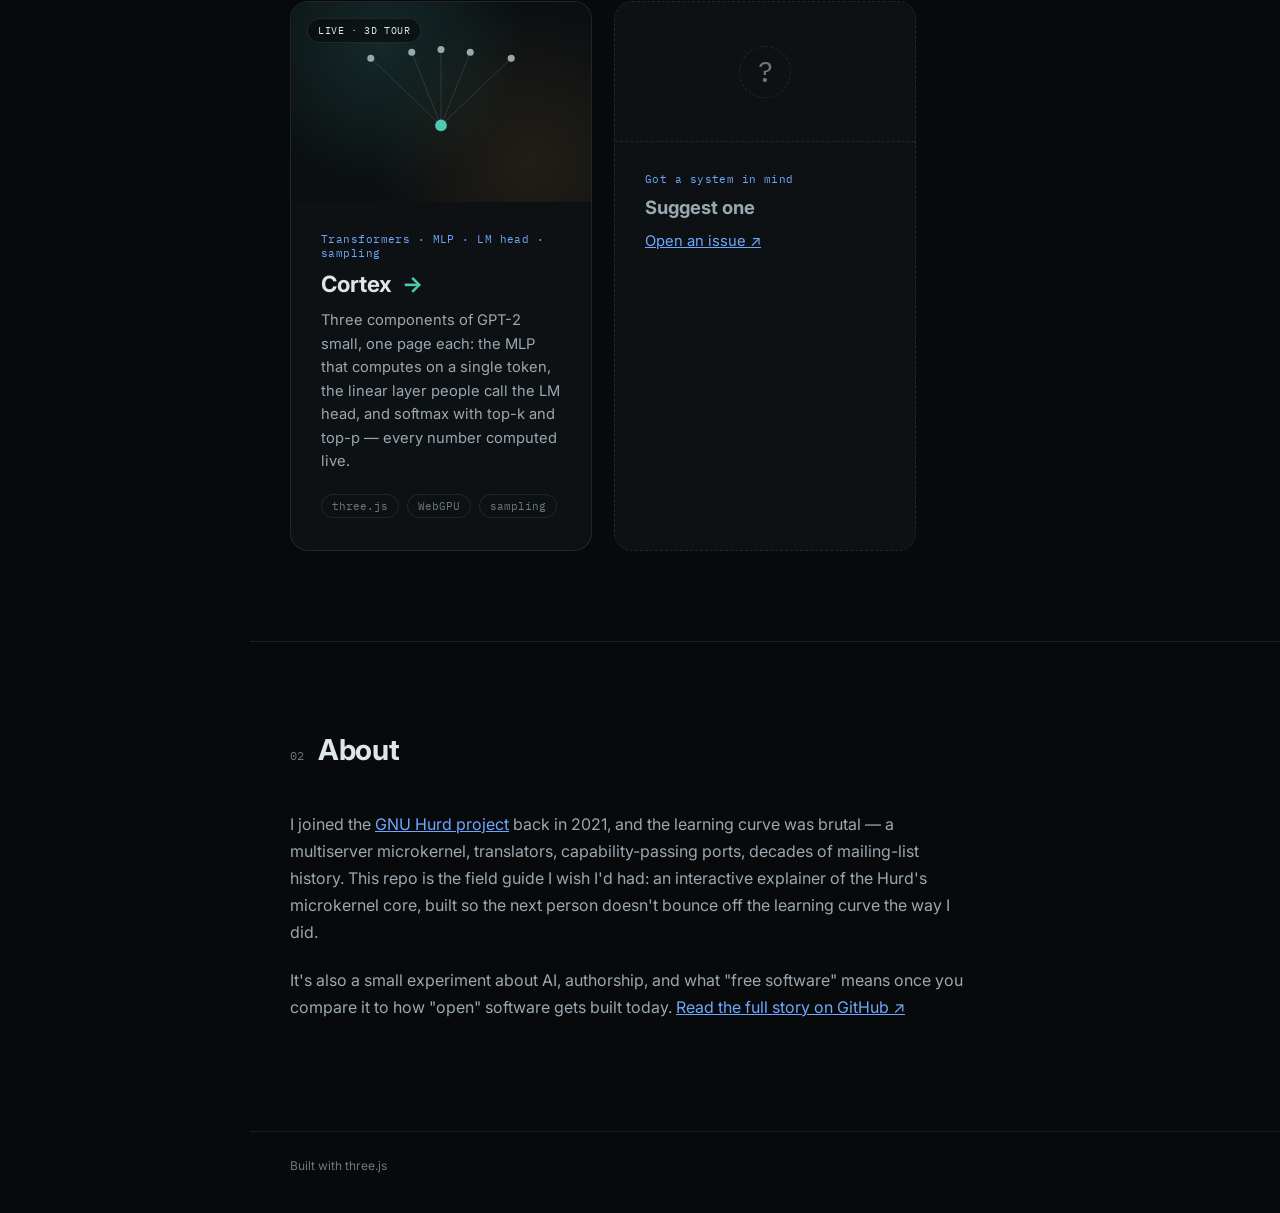
==== commit be75e1fb: "update cortex Signed-off-by: bowen <bowen.li.hurd@gmail.com>" ====
--- a/index.html
+++ b/index.html
@@ -186,17 +186,17 @@
 						<span class="gallery-badge">live &middot; 3D tour</span>
 					</div>
 					<div class="gallery-body">
-						<div class="gallery-kicker">Transformers &middot; self-attention &middot; sampling</div>
+						<div class="gallery-kicker">Transformers &middot; MLP &middot; LM head &middot; sampling</div>
 						<h3>Cortex <span class="arrow">&rarr;</span></h3>
 						<p>
-							Follow one sentence through GPT-2 small: tokenisation, a decoder block,
-							multi-head attention, then the output head &mdash; linear layer, logits,
-							temperature, softmax and top-p, with every number computed live.
+							Three components of GPT-2 small, one page each: the MLP that computes on a
+							single token, the linear layer people call the LM head, and softmax with
+							top-k and top-p &mdash; every number computed live.
 						</p>
 						<div class="gallery-tags">
 							<span>three.js</span>
 							<span>WebGPU</span>
-							<span>attention</span>
+							<span>sampling</span>
 						</div>
 					</div>
 				</a>
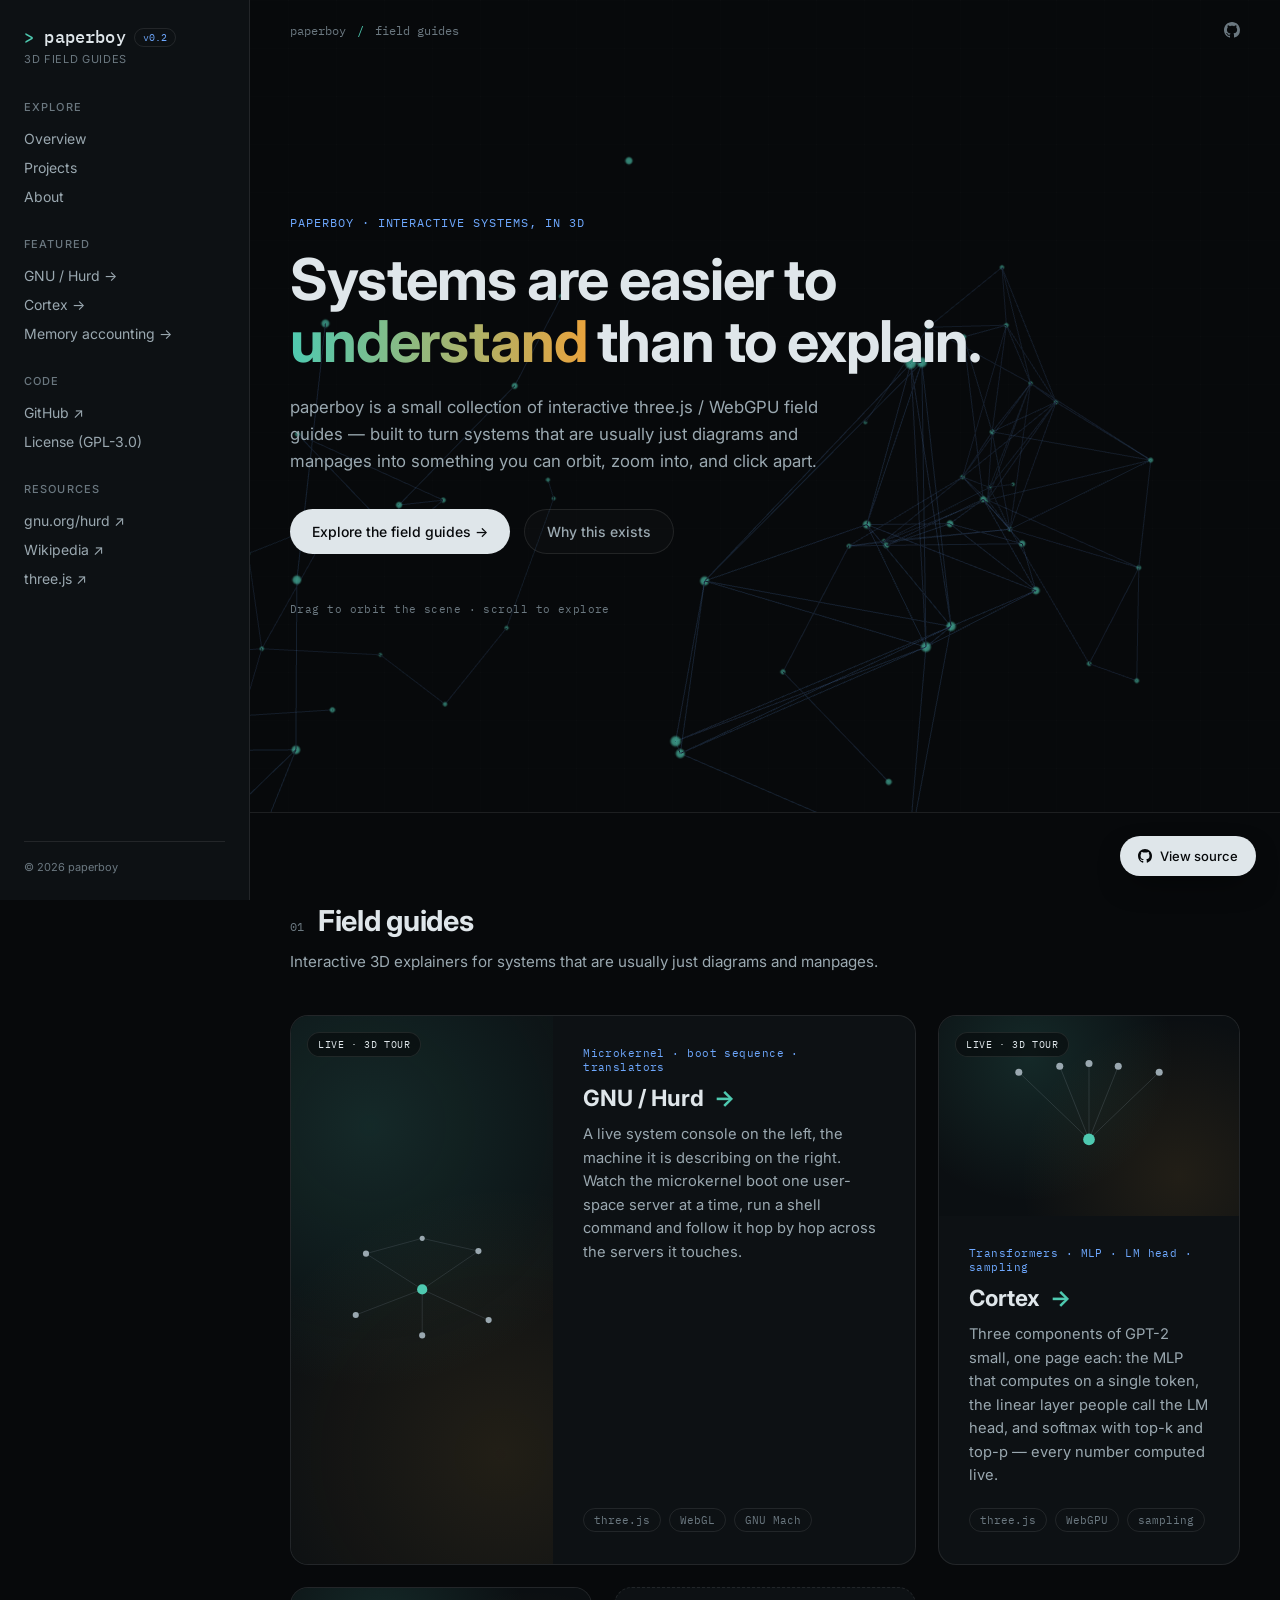
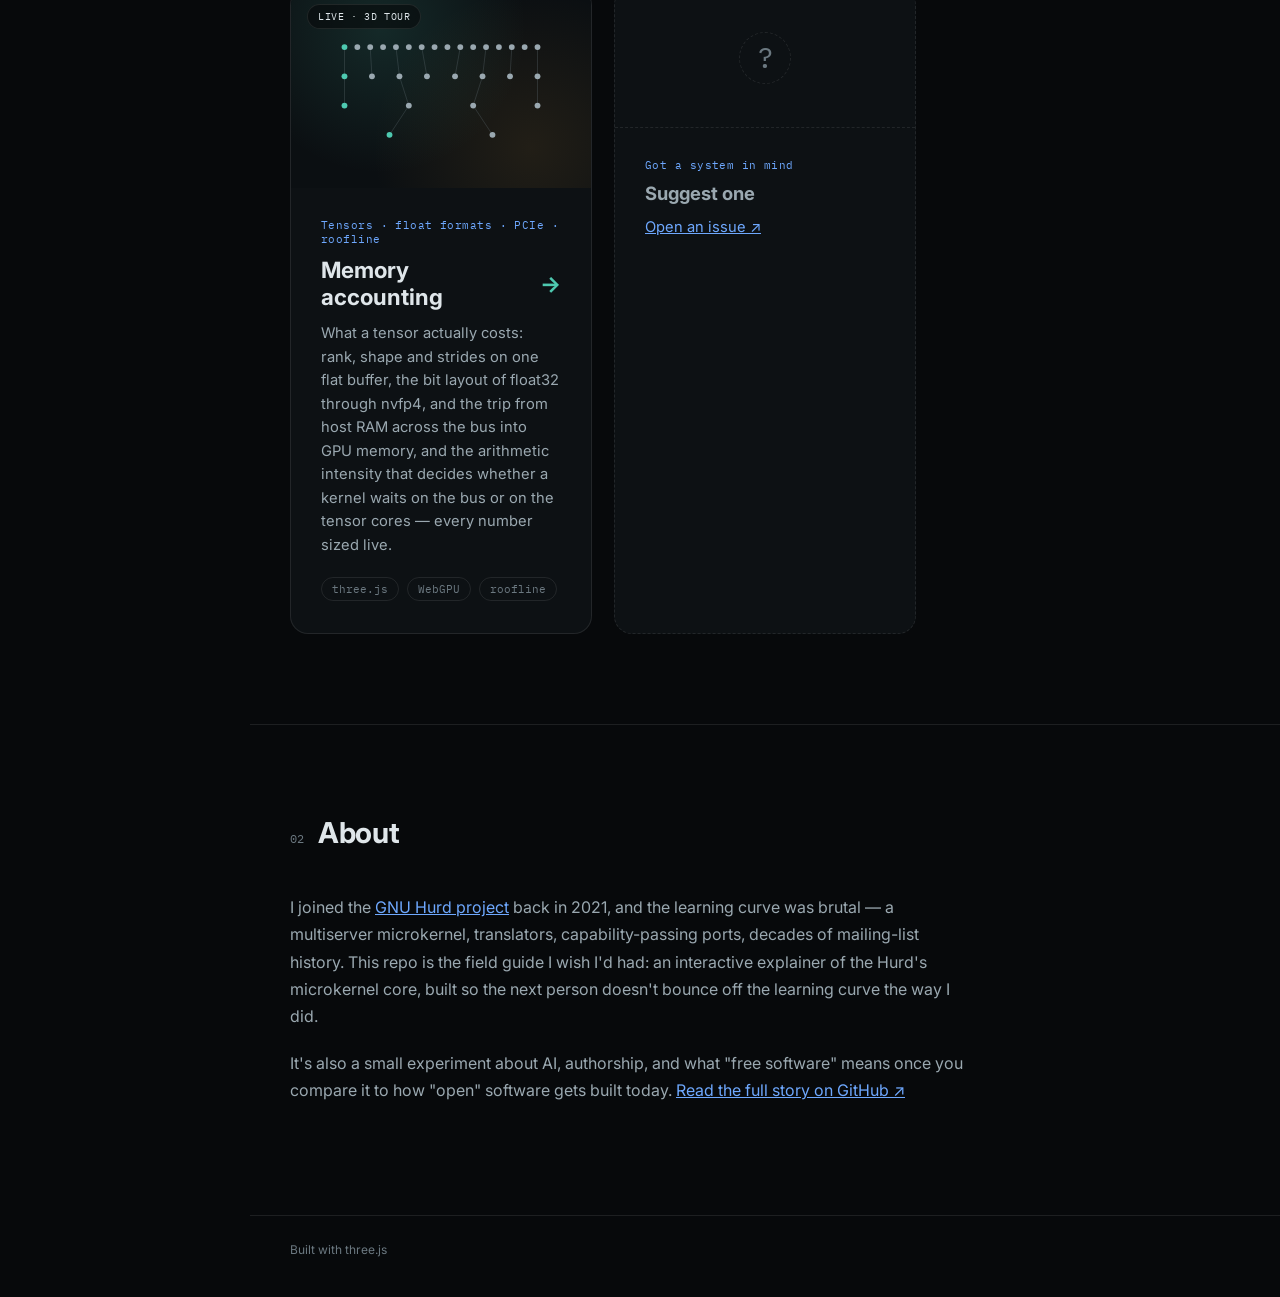
==== commit 1847981c: "add memory accounting module Signed-off-by: bowen <bowen.li.hurd@gmail.com>" ====
--- a/index.html
+++ b/index.html
@@ -4,7 +4,7 @@
 	<meta charset="utf-8" />
 	<title>paperboy — 3D field guides for hard-to-see systems</title>
 	<meta name="viewport" content="width=device-width, initial-scale=1" />
-	<meta name="description" content="paperboy is a small collection of interactive three.js/WebGPU field guides that make hard-to-see systems easy to explore in 3D: a GNU/Hurd microkernel tour, a multi-agent battery-intelligence council, and a decoder-only Transformer explainer." />
+	<meta name="description" content="paperboy is a small collection of interactive three.js/WebGPU field guides that make hard-to-see systems easy to explore in 3D: a GNU/Hurd microkernel tour, a Transformer explainer covering the MLP, the LM head and softmax sampling, a memory-accounting guide to tensors, float formats, the trip from host RAM to GPU HBM, and the arithmetic intensity that separates memory-bound from compute-bound kernels." />
 	<link rel="icon" href="favicon.svg" type="image/svg+xml" />
 	<link rel="stylesheet" href="css/main.css" />
 </head>
@@ -31,8 +31,8 @@
 			<div class="side-group">
 				<h3>Featured</h3>
 				<a href="sites/hurd/">GNU / Hurd &rarr;</a>
-				<a href="sites/orchestra/">Orchestra &rarr;</a>
 				<a href="sites/cortex/">Cortex &rarr;</a>
+				<a href="sites/memory/">Memory accounting &rarr;</a>
 			</div>
 			<div class="side-group">
 				<h3>Code</h3>
@@ -127,43 +127,6 @@
 					</div>
 				</a>
 
-				<a class="gallery-tile" href="sites/orchestra/" data-tilt>
-					<div class="gallery-visual">
-						<svg class="node-graph" viewBox="0 0 400 260" aria-hidden="true">
-							<g class="ng-edges" stroke="currentColor" fill="none">
-								<line x1="60" y1="150" x2="160" y2="130" />
-								<line x1="160" y1="130" x2="250" y2="145" />
-								<line x1="250" y1="145" x2="345" y2="130" />
-								<line x1="160" y1="130" x2="135" y2="70" />
-								<line x1="160" y1="130" x2="185" y2="70" />
-							</g>
-							<g class="ng-nodes">
-								<circle cx="60" cy="150" r="9" />
-								<circle cx="160" cy="130" r="10" class="ng-core" />
-								<circle cx="135" cy="70" r="5" />
-								<circle cx="185" cy="70" r="5" />
-								<circle cx="250" cy="145" r="9" />
-								<circle cx="345" cy="130" r="9" />
-							</g>
-						</svg>
-						<span class="gallery-badge">live &middot; 3D tour</span>
-					</div>
-					<div class="gallery-body">
-						<div class="gallery-kicker">Multi-agent &middot; battery intelligence</div>
-						<h3>Orchestra <span class="arrow">&rarr;</span></h3>
-						<p>
-							Six agents estimate a battery's health and remaining life, each with its
-							own error bar. Inverse-variance weighting turns six opinions into one
-							number &mdash; and corrupting a sensor shows why that matters.
-						</p>
-						<div class="gallery-tags">
-							<span>three.js</span>
-							<span>WebGPU</span>
-							<span>agent council</span>
-						</div>
-					</div>
-				</a>
-
 				<a class="gallery-tile" href="sites/cortex/" data-tilt>
 					<div class="gallery-visual">
 						<svg class="node-graph" viewBox="0 0 400 260" aria-hidden="true">
@@ -197,6 +160,51 @@
 							<span>three.js</span>
 							<span>WebGPU</span>
 							<span>sampling</span>
+						</div>
+					</div>
+				</a>
+
+				<a class="gallery-tile" href="sites/memory/" data-tilt>
+					<div class="gallery-visual">
+						<svg class="node-graph" viewBox="0 0 400 260" aria-hidden="true">
+							<g class="ng-edges" stroke="currentColor" fill="none">
+								<line x1="35" y1="60" x2="35" y2="110" />
+								<line x1="79" y1="60" x2="82" y2="110" />
+								<line x1="123" y1="60" x2="129" y2="110" />
+								<line x1="167" y1="60" x2="176" y2="110" />
+								<line x1="233" y1="60" x2="224" y2="110" />
+								<line x1="277" y1="60" x2="271" y2="110" />
+								<line x1="321" y1="60" x2="318" y2="110" />
+								<line x1="365" y1="60" x2="365" y2="110" />
+								<line x1="35" y1="110" x2="35" y2="160" />
+								<line x1="129" y1="110" x2="145" y2="160" />
+								<line x1="271" y1="110" x2="255" y2="160" />
+								<line x1="365" y1="110" x2="365" y2="160" />
+								<line x1="145" y1="160" x2="112" y2="210" />
+								<line x1="255" y1="160" x2="288" y2="210" />
+							</g>
+							<g class="ng-nodes">
+								<circle cx="35" cy="60" r="5" class="ng-core" /> <circle cx="57" cy="60" r="5" /> <circle cx="79" cy="60" r="5" /> <circle cx="101" cy="60" r="5" /> <circle cx="123" cy="60" r="5" /> <circle cx="145" cy="60" r="5" /> <circle cx="167" cy="60" r="5" /> <circle cx="189" cy="60" r="5" /> <circle cx="211" cy="60" r="5" /> <circle cx="233" cy="60" r="5" /> <circle cx="255" cy="60" r="5" /> <circle cx="277" cy="60" r="5" /> <circle cx="299" cy="60" r="5" /> <circle cx="321" cy="60" r="5" /> <circle cx="343" cy="60" r="5" /> <circle cx="365" cy="60" r="5" />
+								<circle cx="35" cy="110" r="5" class="ng-core" /> <circle cx="82" cy="110" r="5" /> <circle cx="129" cy="110" r="5" /> <circle cx="176" cy="110" r="5" /> <circle cx="224" cy="110" r="5" /> <circle cx="271" cy="110" r="5" /> <circle cx="318" cy="110" r="5" /> <circle cx="365" cy="110" r="5" />
+								<circle cx="35" cy="160" r="5" class="ng-core" /> <circle cx="145" cy="160" r="5" /> <circle cx="255" cy="160" r="5" /> <circle cx="365" cy="160" r="5" />
+								<circle cx="112" cy="210" r="5" class="ng-core" /> <circle cx="288" cy="210" r="5" />
+							</g>
+						</svg>
+						<span class="gallery-badge">live &middot; 3D tour</span>
+					</div>
+					<div class="gallery-body">
+						<div class="gallery-kicker">Tensors &middot; float formats &middot; PCIe &middot; roofline</div>
+						<h3>Memory accounting <span class="arrow">&rarr;</span></h3>
+						<p>
+							What a tensor actually costs: rank, shape and strides on one flat buffer, the
+							bit layout of float32 through nvfp4, and the trip from host RAM across the bus
+							into GPU memory, and the arithmetic intensity that decides whether a kernel waits
+							on the bus or on the tensor cores &mdash; every number sized live.
+						</p>
+						<div class="gallery-tags">
+							<span>three.js</span>
+							<span>WebGPU</span>
+							<span>roofline</span>
 						</div>
 					</div>
 				</a>
--- a/css/main.css
+++ b/css/main.css
@@ -2,7 +2,6 @@
 
 :root {
 	color-scheme: dark;
-	/* Same instrument-console palette as the three field guides. */
 	--bg: #07090b;
 	--bg-2: #0d1114;
 	--ink: #dfe6ea;
@@ -31,7 +30,6 @@
 
 a { color: inherit; }
 
-/* faint measurement grid, matching the viewport overlay in the field guides */
 body::before {
 	content: '';
 	position: fixed;
@@ -48,7 +46,6 @@
 #hero-webgl { position: fixed; inset: 0; z-index: 0; }
 #hero-webgl canvas { display: block; }
 
-/* ---------------- sidebar ---------------- */
 #sidebar {
 	position: fixed;
 	top: 0; left: 0; bottom: 0;
@@ -104,7 +101,6 @@
 
 .side-foot { font-size: 11px; color: var(--ink-dimmer); padding-top: 18px; margin-top: 18px; border-top: 1px solid var(--line); }
 
-/* ---------------- main ---------------- */
 #main {
 	position: relative;
 	z-index: 10;
@@ -123,7 +119,6 @@
 .topbar-links a { display: flex; color: var(--ink-dimmer); transition: color 0.15s ease; }
 .topbar-links a:hover { color: var(--ink); }
 
-/* ---------------- hero ---------------- */
 .hero {
 	min-height: 86vh;
 	display: flex;
@@ -180,7 +175,6 @@
 	letter-spacing: 0.04em;
 }
 
-/* ---------------- section shell ---------------- */
 .projects, .about {
 	position: relative;
 	background: var(--bg);
@@ -192,7 +186,6 @@
 .section-head h2 { font-size: 1.8rem; margin: 0; letter-spacing: -0.01em; }
 .section-head p { margin: 0; color: var(--ink-dim); font-size: 0.95rem; flex-basis: 100%; }
 
-/* ---------------- gallery grid ---------------- */
 .gallery-grid {
 	display: grid;
 	grid-template-columns: repeat(auto-fill, minmax(280px, 1fr));
@@ -211,6 +204,9 @@
 	will-change: transform;
 	transition: border-color 0.2s ease, box-shadow 0.2s ease, transform 0.15s ease-out;
 }
+.gallery-tile[data-tilt] { transform-style: preserve-3d; transition: transform 0.15s ease-out; }
+.gallery-tile[data-tilt] .gallery-visual,
+.gallery-tile[data-tilt] .gallery-body { backface-visibility: hidden; }
 .gallery-tile--featured { grid-column: span 2; flex-direction: row; }
 .gallery-tile--featured .gallery-visual { flex: 0 0 42%; min-height: 220px; }
 .gallery-tile--featured .gallery-body { flex: 1; }
@@ -266,8 +262,7 @@
 	border-radius: 999px;
 }
 
-/* ---------------- gallery: coming-soon tiles ---------------- */
-.gallery-tile--soon { cursor: default; }
+.gallery-tile--soon { cursor: default; border-style: dashed; }
 .gallery-tile--soon .gallery-visual {
 	background: none;
 	border-bottom: 1px dashed var(--line);
@@ -285,14 +280,11 @@
 	align-items: center;
 	justify-content: center;
 }
-.gallery-tile--soon { border-style: dashed; }
 .gallery-tile--soon .gallery-body h3 { color: var(--ink-dim); font-size: 1.15rem; }
 
-/* ---------------- about ---------------- */
 .about p { max-width: 680px; color: var(--ink-dim); font-size: 1rem; line-height: 1.7; margin: 0 0 20px; }
 .about a { color: var(--accent-3); }
 
-/* ---------------- footer ---------------- */
 #foot {
 	display: flex;
 	align-items: center;
@@ -304,10 +296,7 @@
 	font-size: 12px;
 	color: var(--ink-dimmer);
 }
-#foot a { color: var(--ink-dim); text-decoration: none; }
-#foot a:hover { color: var(--accent-3); }
-
-/* ---------------- floating action button ---------------- */
+
 .fab {
 	position: fixed;
 	right: 24px;
@@ -328,7 +317,6 @@
 }
 .fab:hover { transform: translateY(-2px); }
 
-/* ---------------- responsive ---------------- */
 @media (max-width: 900px) {
 	:root { --sidebar-w: 0px; }
 	#sidebar {
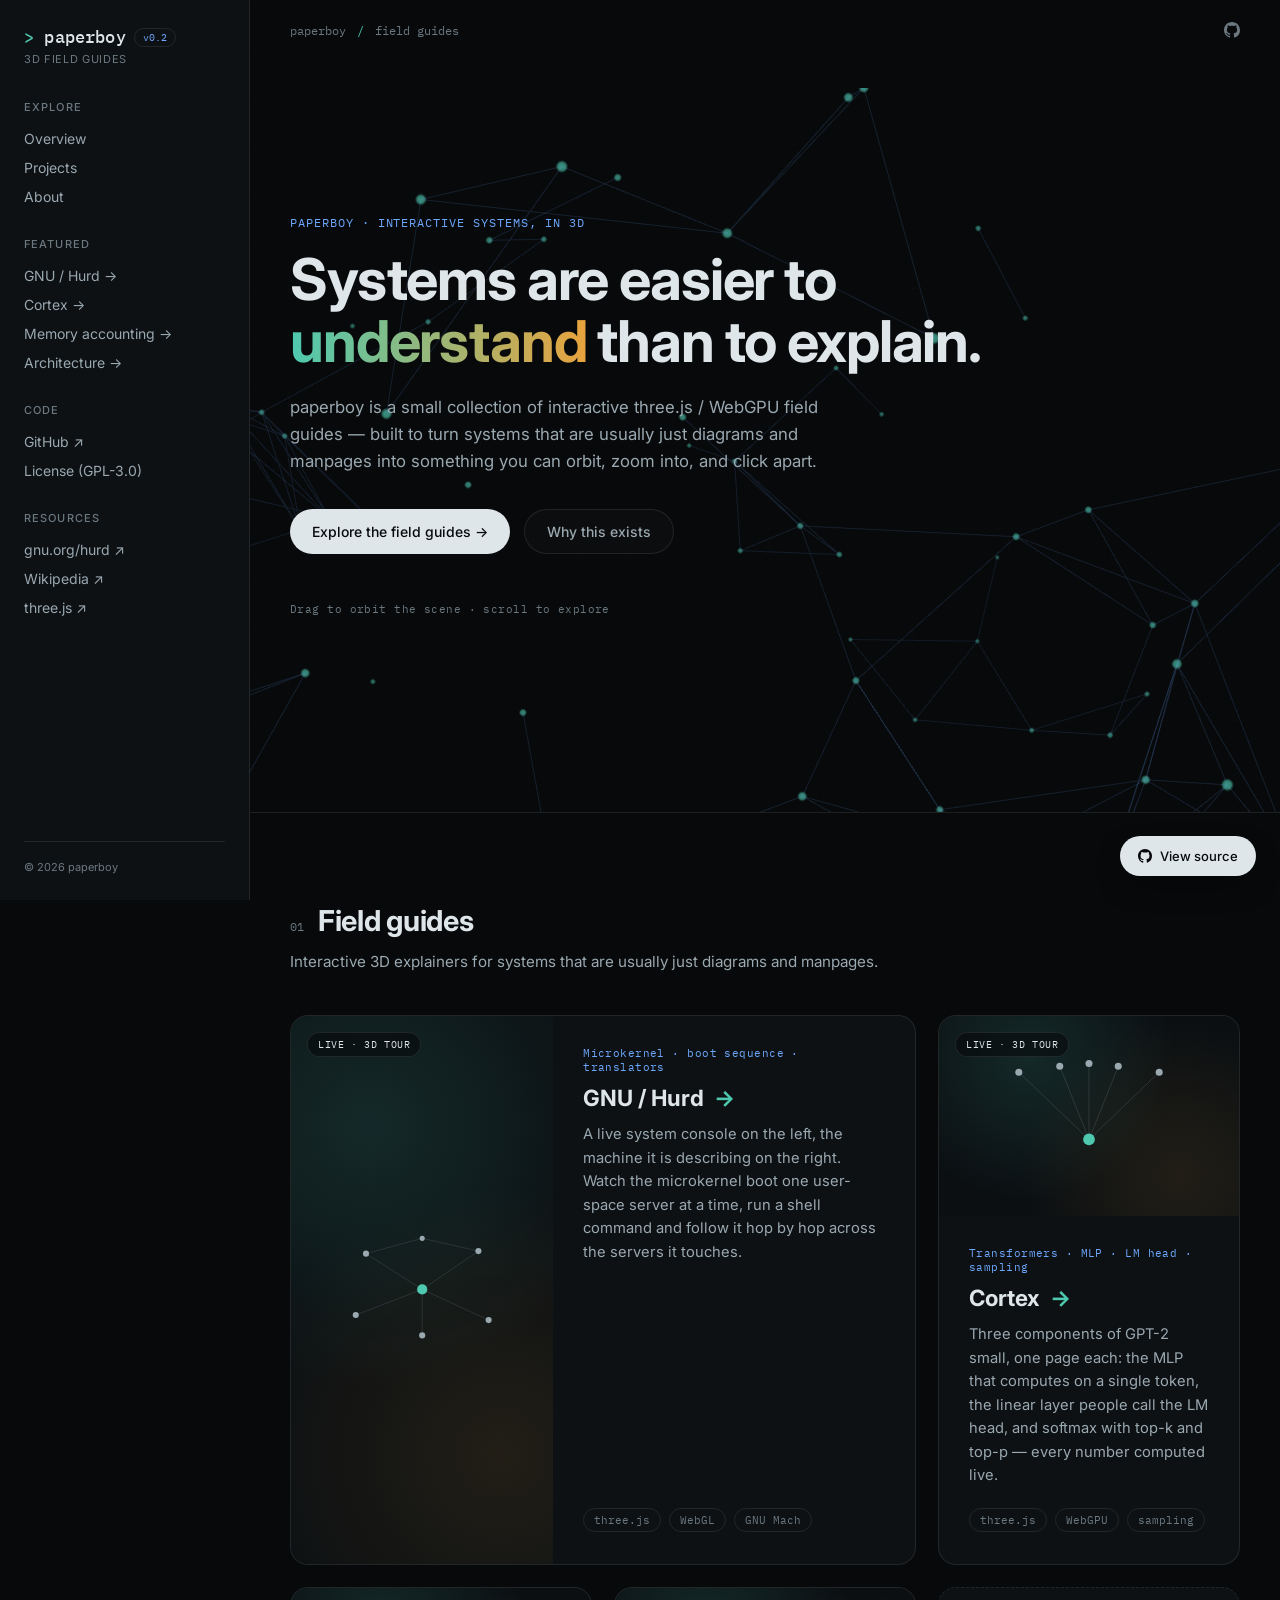
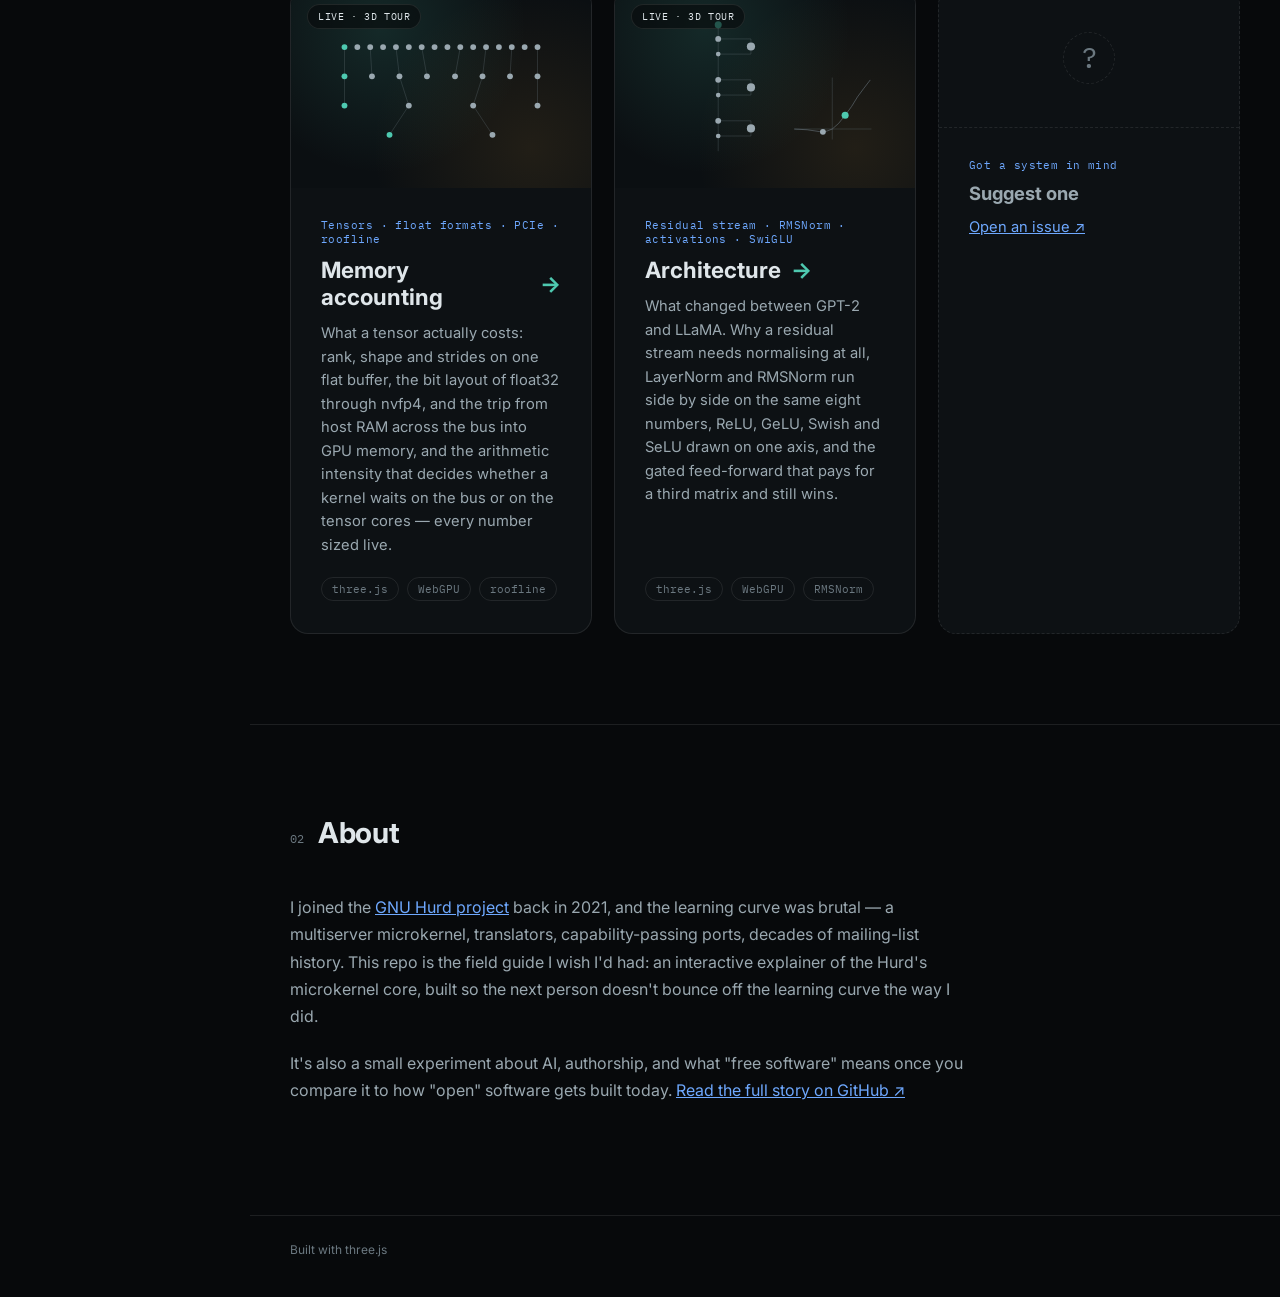
==== commit 5039db42: "add architecture sub-project Signed-off-by: bowen <bowen.li.hurd@gmail.com>" ====
--- a/index.html
+++ b/index.html
@@ -4,7 +4,7 @@
 	<meta charset="utf-8" />
 	<title>paperboy — 3D field guides for hard-to-see systems</title>
 	<meta name="viewport" content="width=device-width, initial-scale=1" />
-	<meta name="description" content="paperboy is a small collection of interactive three.js/WebGPU field guides that make hard-to-see systems easy to explore in 3D: a GNU/Hurd microkernel tour, a Transformer explainer covering the MLP, the LM head and softmax sampling, a memory-accounting guide to tensors, float formats, the trip from host RAM to GPU HBM, and the arithmetic intensity that separates memory-bound from compute-bound kernels." />
+	<meta name="description" content="paperboy is a small collection of interactive three.js/WebGPU field guides that make hard-to-see systems easy to explore in 3D: a GNU/Hurd microkernel tour, a Transformer explainer covering the MLP, the LM head and softmax sampling, a memory-accounting guide to tensors, float formats, the trip from host RAM to GPU HBM, and the arithmetic intensity that separates memory-bound from compute-bound kernels, and an architecture guide to LayerNorm vs RMSNorm, activation functions and gated feed-forward layers." />
 	<link rel="icon" href="favicon.svg" type="image/svg+xml" />
 	<link rel="stylesheet" href="css/main.css" />
 </head>
@@ -33,6 +33,7 @@
 				<a href="sites/hurd/">GNU / Hurd &rarr;</a>
 				<a href="sites/cortex/">Cortex &rarr;</a>
 				<a href="sites/memory/">Memory accounting &rarr;</a>
+				<a href="sites/architecture/">Architecture &rarr;</a>
 			</div>
 			<div class="side-group">
 				<h3>Code</h3>
@@ -209,6 +210,58 @@
 					</div>
 				</a>
 
+				<a class="gallery-tile" href="sites/architecture/" data-tilt>
+					<div class="gallery-visual">
+						<svg class="node-graph" viewBox="0 0 400 260" aria-hidden="true">
+							<g class="ng-edges" stroke="currentColor" fill="none">
+								<line x1="120" y1="22" x2="120" y2="238" />
+								<line x1="120" y1="72" x2="176" y2="72" />
+								<line x1="176" y1="72" x2="176" y2="46" />
+								<line x1="176" y1="46" x2="120" y2="46" />
+								<line x1="120" y1="142" x2="176" y2="142" />
+								<line x1="176" y1="142" x2="176" y2="116" />
+								<line x1="176" y1="116" x2="120" y2="116" />
+								<line x1="120" y1="212" x2="176" y2="212" />
+								<line x1="176" y1="212" x2="176" y2="186" />
+								<line x1="176" y1="186" x2="120" y2="186" />
+								<line x1="250" y1="200" x2="382" y2="200" />
+								<line x1="315" y1="112" x2="315" y2="218" />
+								<path d="M250 200.1 L272 201.3 L293 204.4 L299 204.8 L304 204.3 L315 200 L326 190.3 L337 176.4 L348 161.6 L358 145.3 L369 130.4 L380 116.1" />
+							</g>
+							<g class="ng-nodes">
+								<circle cx="120" cy="22" r="6" class="ng-core" />
+								<circle cx="120" cy="46" r="5" />
+								<circle cx="120" cy="116" r="5" />
+								<circle cx="120" cy="186" r="5" />
+								<circle cx="176" cy="59" r="7" />
+								<circle cx="176" cy="129" r="7" />
+								<circle cx="176" cy="199" r="7" />
+								<circle cx="120" cy="72" r="4" />
+								<circle cx="120" cy="142" r="4" />
+								<circle cx="120" cy="212" r="4" />
+								<circle cx="299" cy="204.8" r="5" />
+								<circle cx="337" cy="176.4" r="6" class="ng-core" />
+							</g>
+						</svg>
+						<span class="gallery-badge">live &middot; 3D tour</span>
+					</div>
+					<div class="gallery-body">
+						<div class="gallery-kicker">Residual stream &middot; RMSNorm &middot; activations &middot; SwiGLU</div>
+						<h3>Architecture <span class="arrow">&rarr;</span></h3>
+						<p>
+							What changed between GPT-2 and LLaMA. Why a residual stream needs normalising
+							at all, LayerNorm and RMSNorm run side by side on the same eight numbers,
+							ReLU, GeLU, Swish and SeLU drawn on one axis, and the gated feed-forward that
+							pays for a third matrix and still wins.
+						</p>
+						<div class="gallery-tags">
+							<span>three.js</span>
+							<span>WebGPU</span>
+							<span>RMSNorm</span>
+						</div>
+					</div>
+				</a>
+
 				<div class="gallery-tile gallery-tile--soon" data-tilt>
 					<div class="gallery-visual gallery-visual--soon">
 						<span class="soon-icon">?</span>
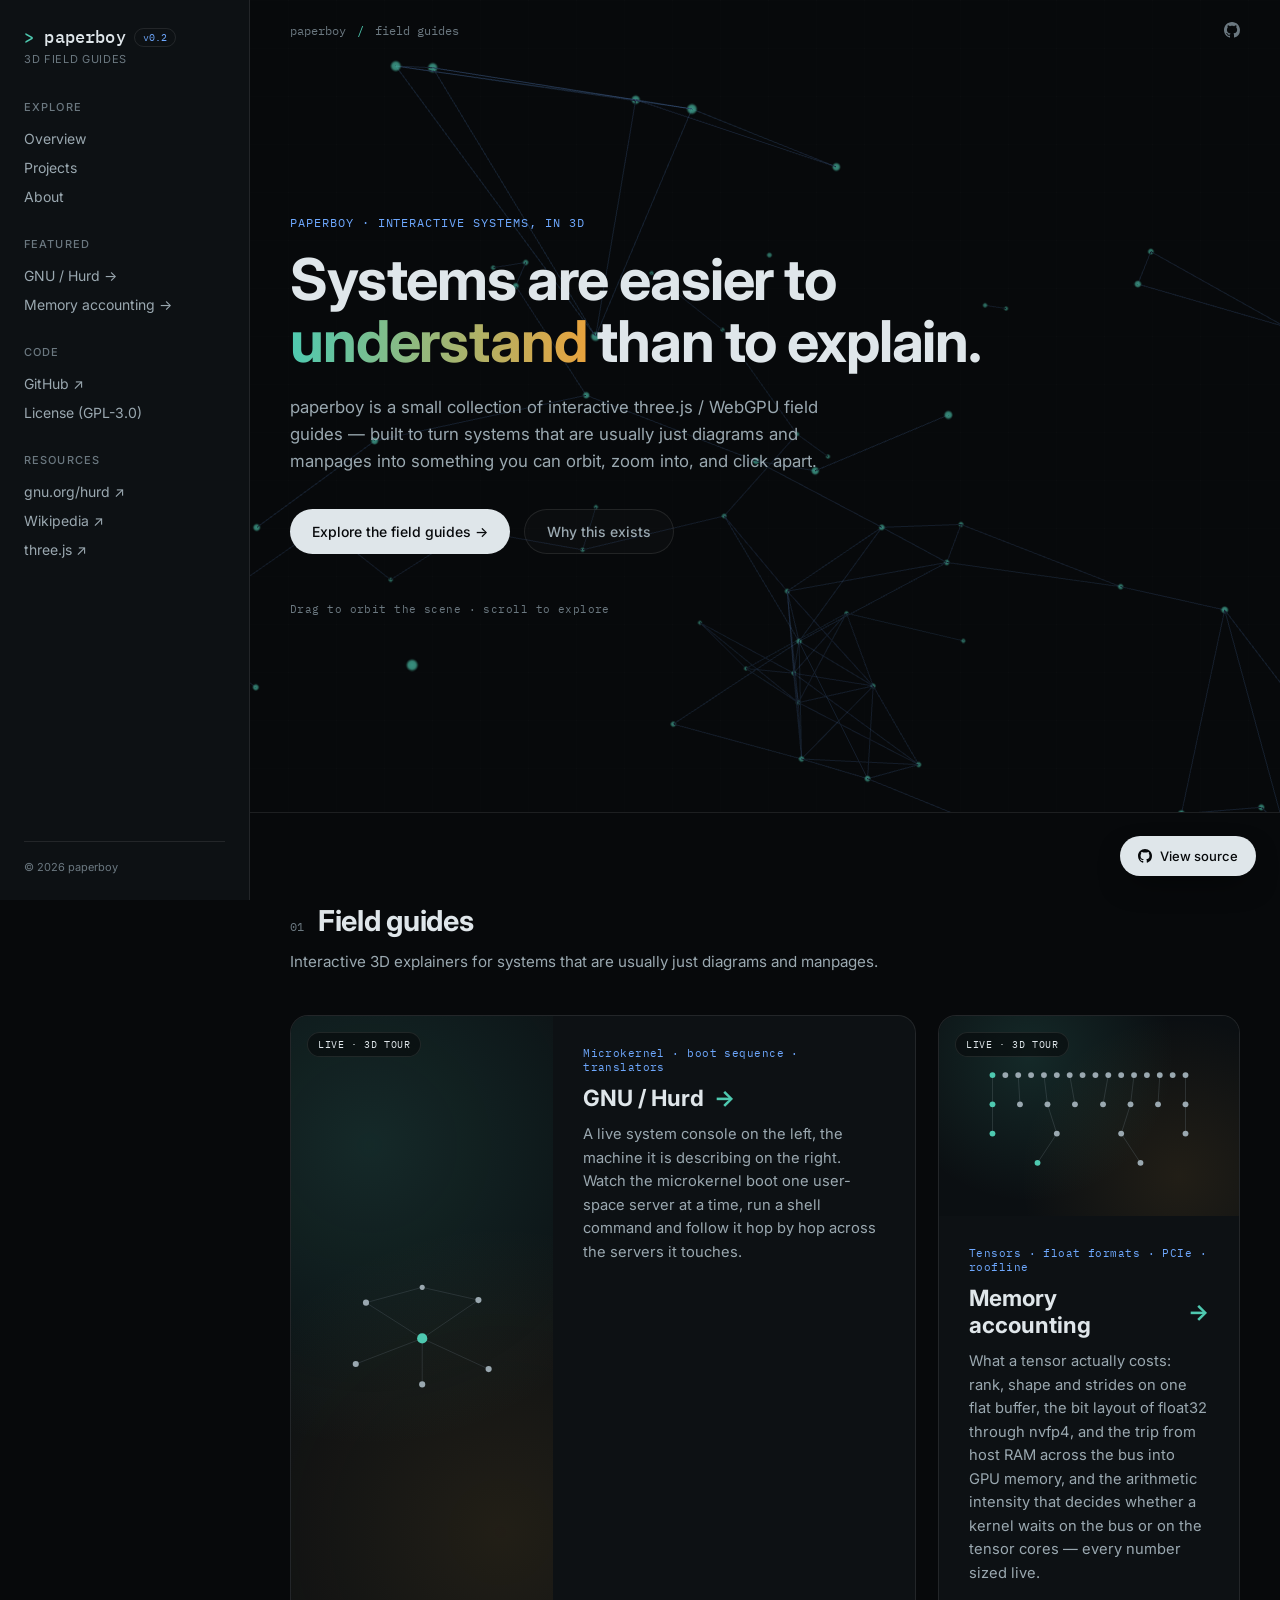
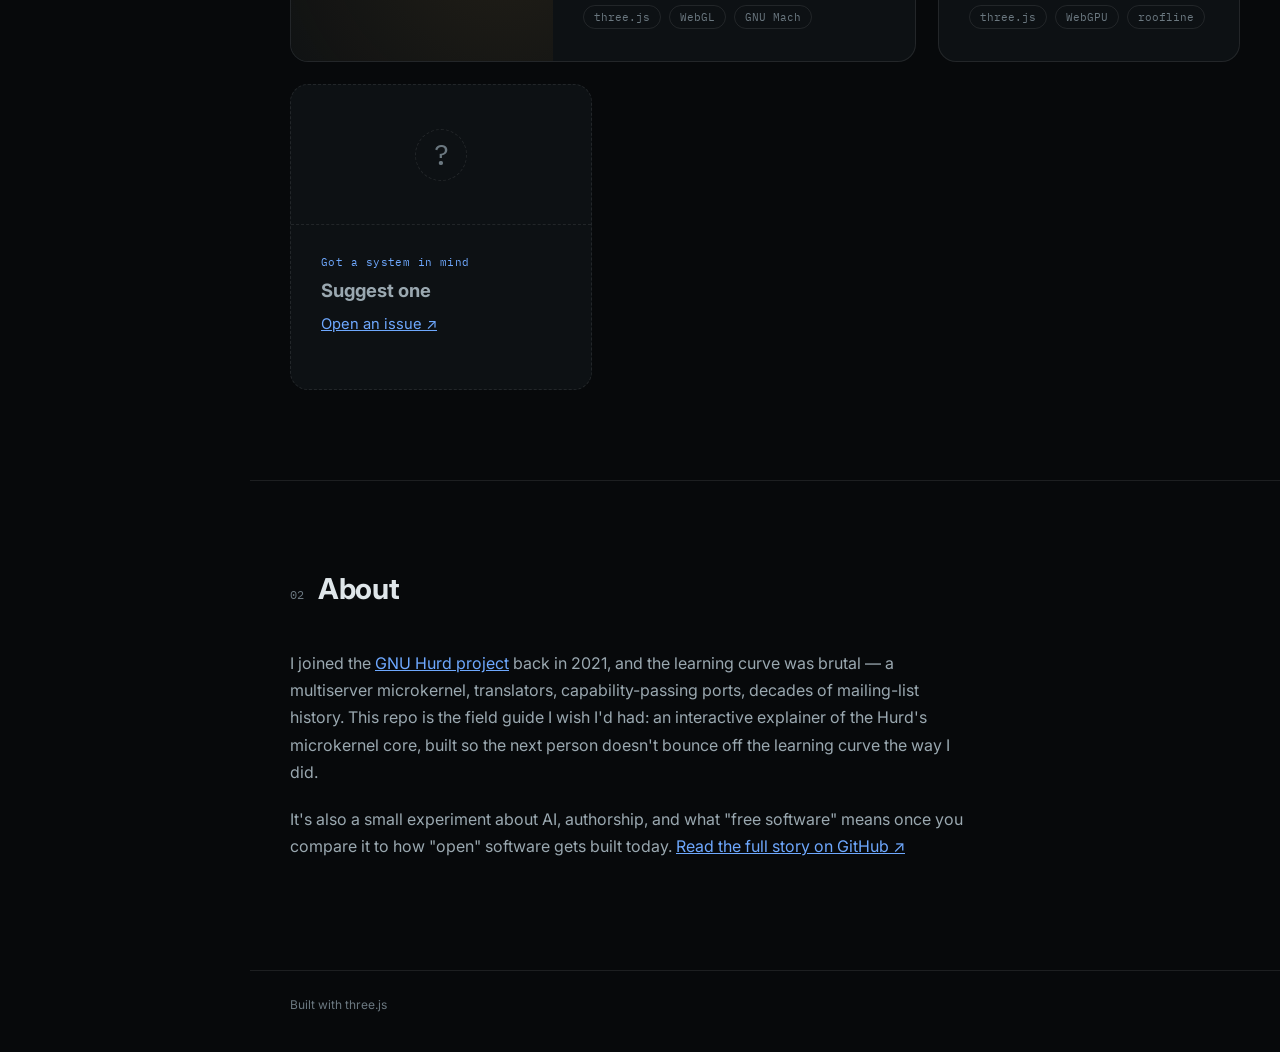
==== commit a4ebd743: "remove ugly site Signed-off-by: bowen <bowen.li.hurd@gmail.com>" ====
--- a/index.html
+++ b/index.html
@@ -4,7 +4,7 @@
 	<meta charset="utf-8" />
 	<title>paperboy — 3D field guides for hard-to-see systems</title>
 	<meta name="viewport" content="width=device-width, initial-scale=1" />
-	<meta name="description" content="paperboy is a small collection of interactive three.js/WebGPU field guides that make hard-to-see systems easy to explore in 3D: a GNU/Hurd microkernel tour, a Transformer explainer covering the MLP, the LM head and softmax sampling, a memory-accounting guide to tensors, float formats, the trip from host RAM to GPU HBM, and the arithmetic intensity that separates memory-bound from compute-bound kernels, and an architecture guide to LayerNorm vs RMSNorm, activation functions and gated feed-forward layers." />
+	<meta name="description" content="paperboy is a small collection of interactive three.js/WebGPU field guides that make hard-to-see systems easy to explore in 3D: a GNU/Hurd microkernel tour, and a memory-accounting guide to tensors, float formats, the trip from host RAM to GPU HBM, and the arithmetic intensity that separates memory-bound from compute-bound kernels." />
 	<link rel="icon" href="favicon.svg" type="image/svg+xml" />
 	<link rel="stylesheet" href="css/main.css" />
 </head>
@@ -31,9 +31,7 @@
 			<div class="side-group">
 				<h3>Featured</h3>
 				<a href="sites/hurd/">GNU / Hurd &rarr;</a>
-				<a href="sites/cortex/">Cortex &rarr;</a>
 				<a href="sites/memory/">Memory accounting &rarr;</a>
-				<a href="sites/architecture/">Architecture &rarr;</a>
 			</div>
 			<div class="side-group">
 				<h3>Code</h3>
@@ -124,43 +122,6 @@
 							<span>three.js</span>
 							<span>WebGL</span>
 							<span>GNU Mach</span>
-						</div>
-					</div>
-				</a>
-
-				<a class="gallery-tile" href="sites/cortex/" data-tilt>
-					<div class="gallery-visual">
-						<svg class="node-graph" viewBox="0 0 400 260" aria-hidden="true">
-							<g class="ng-edges" stroke="currentColor" fill="none">
-								<line x1="80" y1="55" x2="200" y2="170" />
-								<line x1="150" y1="45" x2="200" y2="170" />
-								<line x1="200" y1="40" x2="200" y2="170" />
-								<line x1="250" y1="45" x2="200" y2="170" />
-								<line x1="320" y1="55" x2="200" y2="170" />
-							</g>
-							<g class="ng-nodes">
-								<circle cx="80" cy="55" r="6" />
-								<circle cx="150" cy="45" r="6" />
-								<circle cx="200" cy="40" r="6" />
-								<circle cx="250" cy="45" r="6" />
-								<circle cx="320" cy="55" r="6" />
-								<circle cx="200" cy="170" r="10" class="ng-core" />
-							</g>
-						</svg>
-						<span class="gallery-badge">live &middot; 3D tour</span>
-					</div>
-					<div class="gallery-body">
-						<div class="gallery-kicker">Transformers &middot; MLP &middot; LM head &middot; sampling</div>
-						<h3>Cortex <span class="arrow">&rarr;</span></h3>
-						<p>
-							Three components of GPT-2 small, one page each: the MLP that computes on a
-							single token, the linear layer people call the LM head, and softmax with
-							top-k and top-p &mdash; every number computed live.
-						</p>
-						<div class="gallery-tags">
-							<span>three.js</span>
-							<span>WebGPU</span>
-							<span>sampling</span>
 						</div>
 					</div>
 				</a>
@@ -210,58 +171,6 @@
 					</div>
 				</a>
 
-				<a class="gallery-tile" href="sites/architecture/" data-tilt>
-					<div class="gallery-visual">
-						<svg class="node-graph" viewBox="0 0 400 260" aria-hidden="true">
-							<g class="ng-edges" stroke="currentColor" fill="none">
-								<line x1="120" y1="22" x2="120" y2="238" />
-								<line x1="120" y1="72" x2="176" y2="72" />
-								<line x1="176" y1="72" x2="176" y2="46" />
-								<line x1="176" y1="46" x2="120" y2="46" />
-								<line x1="120" y1="142" x2="176" y2="142" />
-								<line x1="176" y1="142" x2="176" y2="116" />
-								<line x1="176" y1="116" x2="120" y2="116" />
-								<line x1="120" y1="212" x2="176" y2="212" />
-								<line x1="176" y1="212" x2="176" y2="186" />
-								<line x1="176" y1="186" x2="120" y2="186" />
-								<line x1="250" y1="200" x2="382" y2="200" />
-								<line x1="315" y1="112" x2="315" y2="218" />
-								<path d="M250 200.1 L272 201.3 L293 204.4 L299 204.8 L304 204.3 L315 200 L326 190.3 L337 176.4 L348 161.6 L358 145.3 L369 130.4 L380 116.1" />
-							</g>
-							<g class="ng-nodes">
-								<circle cx="120" cy="22" r="6" class="ng-core" />
-								<circle cx="120" cy="46" r="5" />
-								<circle cx="120" cy="116" r="5" />
-								<circle cx="120" cy="186" r="5" />
-								<circle cx="176" cy="59" r="7" />
-								<circle cx="176" cy="129" r="7" />
-								<circle cx="176" cy="199" r="7" />
-								<circle cx="120" cy="72" r="4" />
-								<circle cx="120" cy="142" r="4" />
-								<circle cx="120" cy="212" r="4" />
-								<circle cx="299" cy="204.8" r="5" />
-								<circle cx="337" cy="176.4" r="6" class="ng-core" />
-							</g>
-						</svg>
-						<span class="gallery-badge">live &middot; 3D tour</span>
-					</div>
-					<div class="gallery-body">
-						<div class="gallery-kicker">Residual stream &middot; RMSNorm &middot; activations &middot; SwiGLU</div>
-						<h3>Architecture <span class="arrow">&rarr;</span></h3>
-						<p>
-							What changed between GPT-2 and LLaMA. Why a residual stream needs normalising
-							at all, LayerNorm and RMSNorm run side by side on the same eight numbers,
-							ReLU, GeLU, Swish and SeLU drawn on one axis, and the gated feed-forward that
-							pays for a third matrix and still wins.
-						</p>
-						<div class="gallery-tags">
-							<span>three.js</span>
-							<span>WebGPU</span>
-							<span>RMSNorm</span>
-						</div>
-					</div>
-				</a>
-
 				<div class="gallery-tile gallery-tile--soon" data-tilt>
 					<div class="gallery-visual gallery-visual--soon">
 						<span class="soon-icon">?</span>
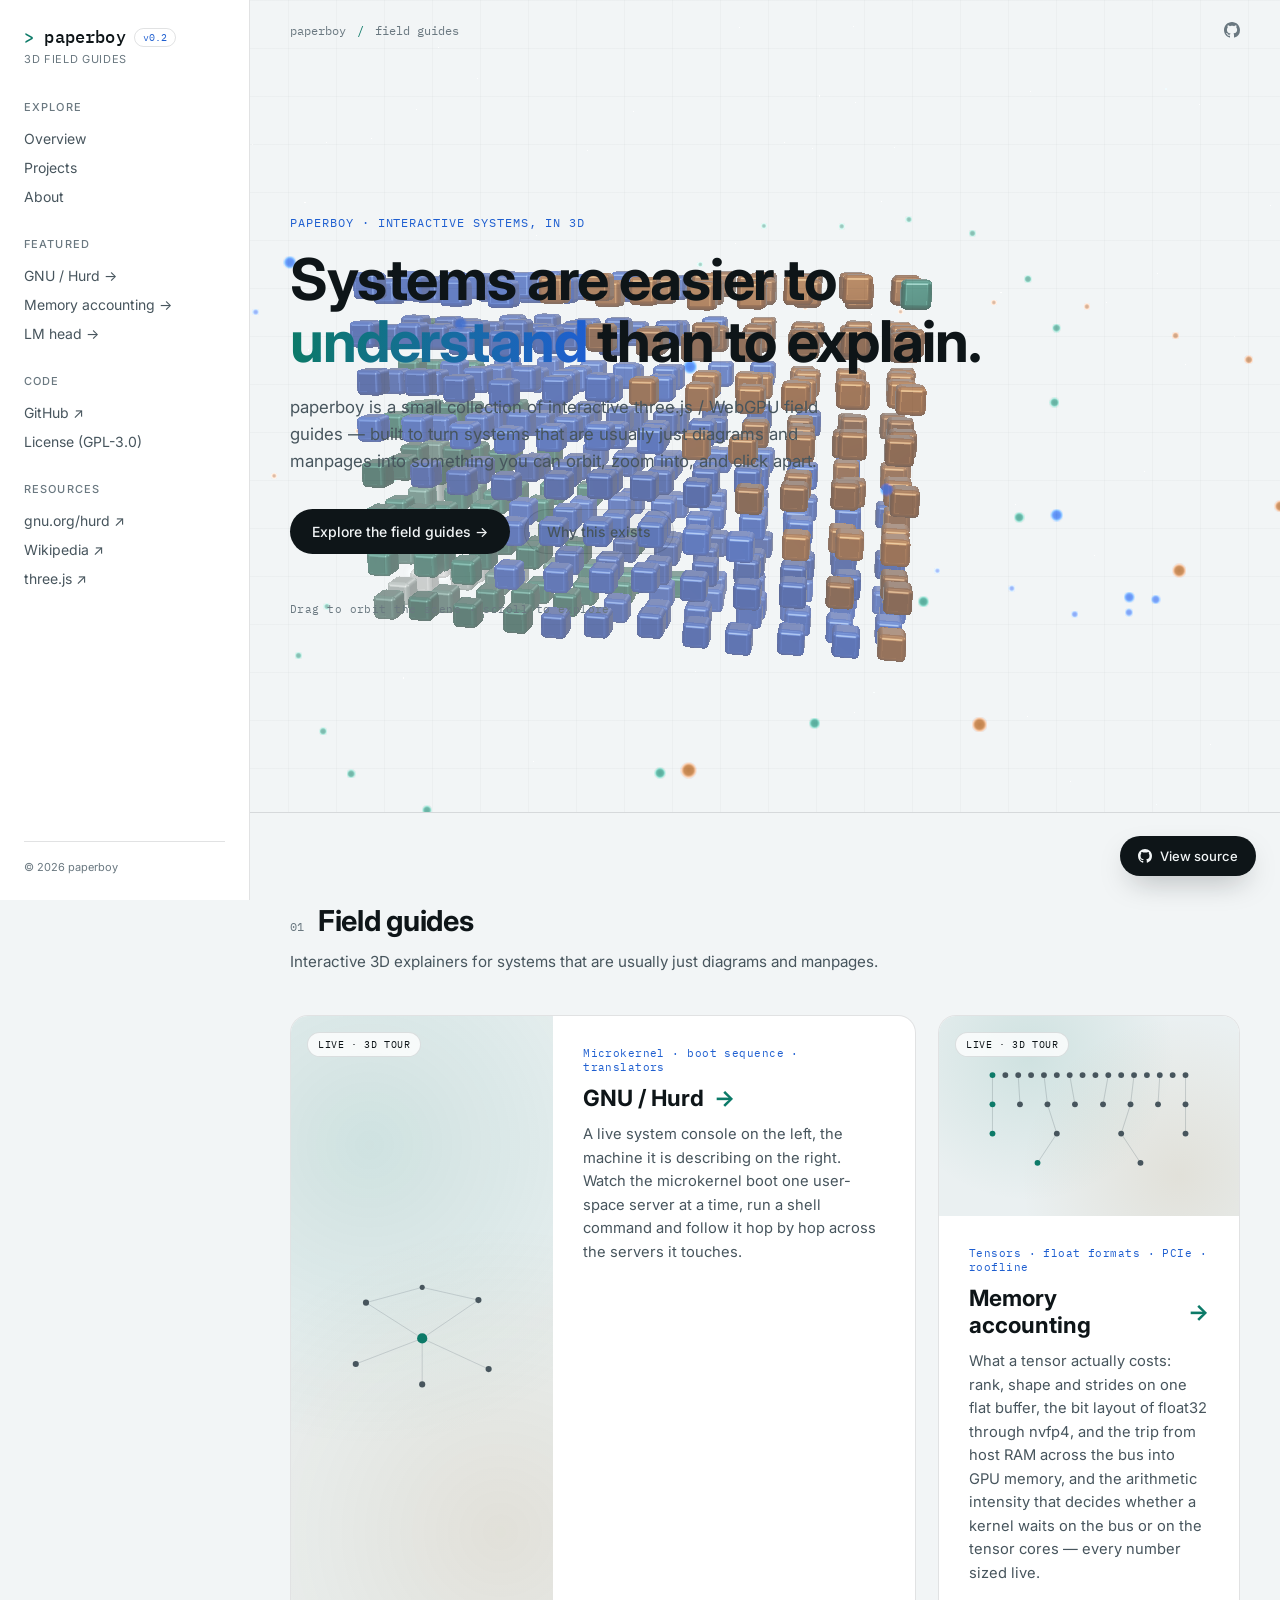
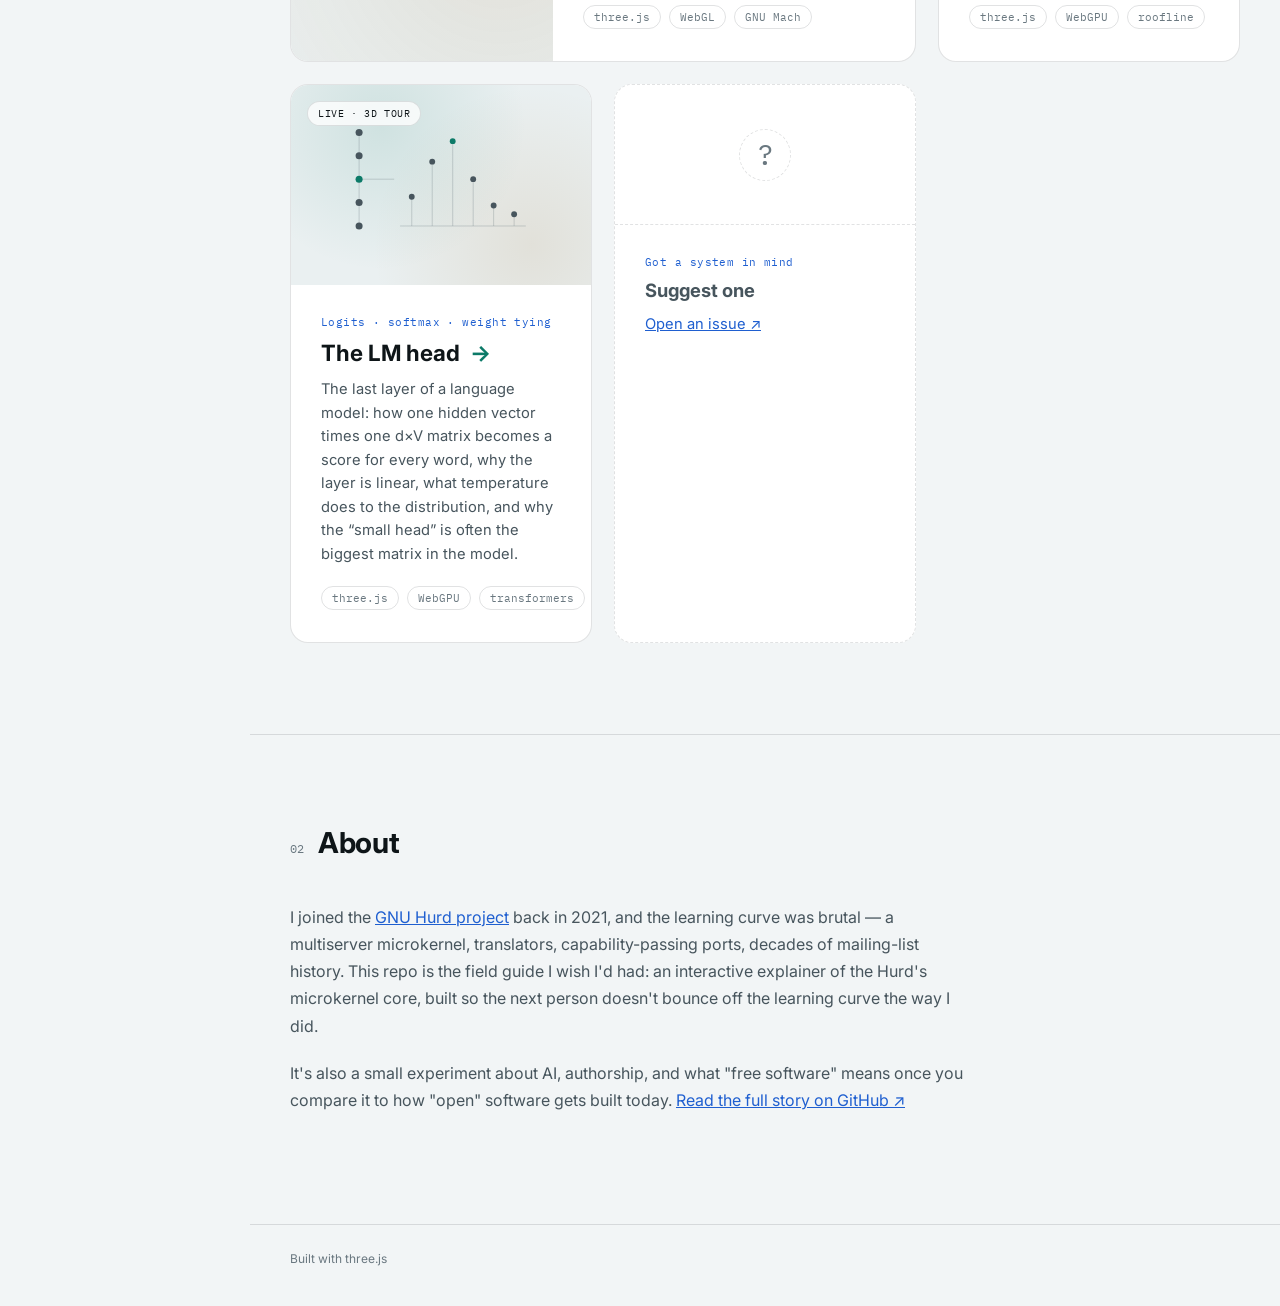
==== commit 4a3b09aa: "support light/dark Signed-off-by: bowen <bowen.li.hurd@gmail.com>" ====
--- a/index.html
+++ b/index.html
@@ -4,7 +4,7 @@
 	<meta charset="utf-8" />
 	<title>paperboy — 3D field guides for hard-to-see systems</title>
 	<meta name="viewport" content="width=device-width, initial-scale=1" />
-	<meta name="description" content="paperboy is a small collection of interactive three.js/WebGPU field guides that make hard-to-see systems easy to explore in 3D: a GNU/Hurd microkernel tour, and a memory-accounting guide to tensors, float formats, the trip from host RAM to GPU HBM, and the arithmetic intensity that separates memory-bound from compute-bound kernels." />
+	<meta name="description" content="paperboy is a small collection of interactive three.js/WebGPU field guides that make hard-to-see systems easy to explore in 3D: a GNU/Hurd microkernel tour, a memory-accounting guide to tensors, float formats, the trip from host RAM to GPU HBM and arithmetic intensity, and an LM-head guide to the linear layer that turns a transformer's hidden state into logits, softmax and the next word." />
 	<link rel="icon" href="favicon.svg" type="image/svg+xml" />
 	<link rel="stylesheet" href="css/main.css" />
 </head>
@@ -32,6 +32,7 @@
 				<h3>Featured</h3>
 				<a href="sites/hurd/">GNU / Hurd &rarr;</a>
 				<a href="sites/memory/">Memory accounting &rarr;</a>
+				<a href="sites/lmhead/">LM head &rarr;</a>
 			</div>
 			<div class="side-group">
 				<h3>Code</h3>
@@ -171,6 +172,44 @@
 					</div>
 				</a>
 
+				<a class="gallery-tile" href="sites/lmhead/" data-tilt>
+					<div class="gallery-visual">
+						<svg class="node-graph" viewBox="0 0 400 260" aria-hidden="true">
+							<g class="ng-edges" stroke="currentColor" fill="none">
+								<line x1="60" y1="40" x2="60" y2="200" />
+								<line x1="60" y1="120" x2="120" y2="120" />
+								<line x1="150" y1="200" x2="150" y2="150" />
+								<line x1="185" y1="200" x2="185" y2="90" />
+								<line x1="220" y1="200" x2="220" y2="55" />
+								<line x1="255" y1="200" x2="255" y2="120" />
+								<line x1="290" y1="200" x2="290" y2="165" />
+								<line x1="325" y1="200" x2="325" y2="180" />
+								<line x1="130" y1="200" x2="345" y2="200" />
+							</g>
+							<g class="ng-nodes">
+								<circle cx="60" cy="40" r="6" /> <circle cx="60" cy="80" r="6" /> <circle cx="60" cy="120" r="6" class="ng-core" /> <circle cx="60" cy="160" r="6" /> <circle cx="60" cy="200" r="6" />
+								<circle cx="150" cy="150" r="5" /> <circle cx="185" cy="90" r="5" /> <circle cx="220" cy="55" r="5" class="ng-core" /> <circle cx="255" cy="120" r="5" /> <circle cx="290" cy="165" r="5" /> <circle cx="325" cy="180" r="5" />
+							</g>
+						</svg>
+						<span class="gallery-badge">live &middot; 3D tour</span>
+					</div>
+					<div class="gallery-body">
+						<div class="gallery-kicker">Logits &middot; softmax &middot; weight tying</div>
+						<h3>The LM head <span class="arrow">&rarr;</span></h3>
+						<p>
+							The last layer of a language model: how one hidden vector times one
+							d&times;V matrix becomes a score for every word, why the layer is linear,
+							what temperature does to the distribution, and why the &ldquo;small
+							head&rdquo; is often the biggest matrix in the model.
+						</p>
+						<div class="gallery-tags">
+							<span>three.js</span>
+							<span>WebGPU</span>
+							<span>transformers</span>
+						</div>
+					</div>
+				</a>
+
 				<div class="gallery-tile gallery-tile--soon" data-tilt>
 					<div class="gallery-visual gallery-visual--soon">
 						<span class="soon-icon">?</span>
@@ -217,7 +256,8 @@
 	<script type="importmap">
 		{
 			"imports": {
-				"three": "./sites/hurd/vendor/three/build/three.module.js"
+				"three": "./sites/hurd/vendor/three/build/three.module.js",
+				"three/addons/": "./sites/hurd/vendor/three/jsm/"
 			}
 		}
 	</script>
--- a/css/main.css
+++ b/css/main.css
@@ -1,9 +1,15 @@
 @import url('https://fonts.googleapis.com/css2?family=IBM+Plex+Mono:wght@400;500;600&family=Inter:wght@400;500;600&display=swap');
+
+/* Theme tokens — same arrangement as css/base.css: dark is the default set and
+   the `prefers-color-scheme: light` block at the bottom flips every one of
+   them. No region is pinned; the hero canvas is themed in JS from the
+   `--hero-*` tokens below, so the whole page moves as one. */
 
 :root {
 	color-scheme: dark;
 	--bg: #07090b;
 	--bg-2: #0d1114;
+	--card: #0d1114;
 	--ink: #dfe6ea;
 	--ink-dim: #9aa8b0;
 	--ink-dimmer: #6b7880;
@@ -11,6 +17,25 @@
 	--accent-2: #e8a33d;
 	--accent-3: #6ea8fe;
 	--line: rgba(255,255,255,0.09);
+	--surface-faint: rgba(255,255,255,0.02);
+	--grid-line: rgba(255,255,255,0.018);
+	--visual-bg: #0b0f12;
+	--visual-glow-a: rgba(78,201,176,0.14);
+	--visual-glow-b: rgba(232,163,61,0.1);
+	--badge-bg: rgba(7,9,11,0.6);
+	--tile-glow: rgba(78,201,176,0.35);
+	--fab-shadow: rgba(0,0,0,0.6);
+
+	/* Read at load by js/theme.js and handed to js/hero-scene.js. */
+	--hero-fog: #07090b;
+	--hero-a: #4ec9b0;
+	--hero-b: #6ea8fe;
+	--hero-c: #e8a33d;
+	--hero-env-intensity: 0.5;
+	--hero-bloom-strength: 0.55;
+	--hero-bloom-threshold: 0.55;
+	--hero-star-opacity: 0.5;
+
 	--sidebar-w: 250px;
 	--font-display: 'Inter', system-ui, -apple-system, sans-serif;
 	--font-mono: 'IBM Plex Mono', ui-monospace, SFMono-Regular, monospace;
@@ -38,8 +63,8 @@
 	pointer-events: none;
 	opacity: 0.5;
 	background-image:
-		linear-gradient(rgba(255,255,255,0.018) 1px, transparent 1px),
-		linear-gradient(90deg, rgba(255,255,255,0.018) 1px, transparent 1px);
+		linear-gradient(var(--grid-line) 1px, transparent 1px),
+		linear-gradient(90deg, var(--grid-line) 1px, transparent 1px);
 	background-size: 48px 48px;
 }
 
@@ -106,7 +131,16 @@
 	z-index: 10;
 	margin-left: var(--sidebar-w);
 	min-height: 100vh;
-}
+	/* #main covers the fixed canvas, so it must not swallow pointer events —
+	   drag-to-orbit happens in the empty hero space. Every real surface
+	   re-enables itself below. */
+	pointer-events: none;
+}
+#main .topbar,
+#main .hero > *,
+#main .projects,
+#main .about,
+#main #foot { pointer-events: auto; }
 
 .topbar {
 	display: flex;
@@ -164,7 +198,7 @@
 }
 .btn-primary { background: var(--ink); color: var(--bg); }
 .btn-primary:hover { transform: translateY(-2px); }
-.btn-ghost { border: 1px solid var(--line); color: var(--ink-dim); background: rgba(255,255,255,0.02); }
+.btn-ghost { border: 1px solid var(--line); color: var(--ink-dim); background: var(--surface-faint); }
 .btn-ghost:hover { border-color: var(--accent); color: var(--ink); }
 
 .hero-hint {
@@ -195,7 +229,7 @@
 .gallery-tile {
 	display: flex;
 	flex-direction: column;
-	background: var(--bg-2);
+	background: var(--card);
 	border: 1px solid var(--line);
 	border-radius: 18px;
 	overflow: hidden;
@@ -212,14 +246,14 @@
 .gallery-tile--featured .gallery-body { flex: 1; }
 a.gallery-tile:hover {
 	border-color: var(--accent);
-	box-shadow: 0 24px 60px -30px rgba(78,201,176,0.35);
+	box-shadow: 0 24px 60px -30px var(--tile-glow);
 }
 .gallery-visual {
 	position: relative;
 	background:
-		radial-gradient(circle at 30% 20%, rgba(78,201,176,0.14), transparent 55%),
-		radial-gradient(circle at 80% 80%, rgba(232,163,61,0.1), transparent 55%),
-		#0b0f12;
+		radial-gradient(circle at 30% 20%, var(--visual-glow-a), transparent 55%),
+		radial-gradient(circle at 80% 80%, var(--visual-glow-b), transparent 55%),
+		var(--visual-bg);
 	min-height: 200px;
 	display: flex;
 	align-items: center;
@@ -240,7 +274,7 @@
 	letter-spacing: 0.06em;
 	text-transform: uppercase;
 	color: var(--ink);
-	background: rgba(7,9,11,0.6);
+	background: var(--badge-bg);
 	border: 1px solid var(--line);
 	padding: 5px 10px;
 	border-radius: 999px;
@@ -292,6 +326,9 @@
 	flex-wrap: wrap;
 	gap: 10px;
 	padding: 26px 40px 40px;
+	/* #hero-webgl is fixed, so a section without its own background lets the
+	   constellation scroll past behind it. */
+	background: var(--bg);
 	border-top: 1px solid var(--line);
 	font-size: 12px;
 	color: var(--ink-dimmer);
@@ -312,10 +349,59 @@
 	font-size: 13px;
 	font-weight: 500;
 	text-decoration: none;
-	box-shadow: 0 12px 30px -10px rgba(0,0,0,0.6);
+	box-shadow: 0 12px 30px -10px var(--fab-shadow);
 	transition: transform 0.15s ease;
 }
 .fab:hover { transform: translateY(-2px); }
+
+/* ---------------------------------------------------------------------------
+   Light theme — follows the operating system's setting.
+
+   One `:root` block, no pinned regions. The topbar and hero sit directly on
+   the WebGL canvas, which is `alpha: true` and therefore shows the page's own
+   `--bg`; its particles are recoloured from `--hero-*` by js/hero-scene.js.
+   --------------------------------------------------------------------------- */
+
+@media (prefers-color-scheme: light) {
+
+	:root {
+		color-scheme: light;
+		--bg: #f2f5f6;
+		--bg-2: #ffffff;
+		--card: #ffffff;
+		--ink: #0e1518;
+		--ink-dim: #47555d;
+		--ink-dimmer: #6a7880;
+		--accent: #0c7a68;
+		--accent-2: #96590a;
+		--accent-3: #1f5fd0;
+		--line: rgba(14,21,24,0.12);
+		--surface-faint: rgba(14,21,24,0.03);
+		--grid-line: rgba(14,21,24,0.05);
+		--visual-bg: #eaf0f1;
+		--visual-glow-a: rgba(12,122,104,0.12);
+		--visual-glow-b: rgba(150,89,10,0.1);
+		--badge-bg: rgba(255,255,255,0.78);
+		--tile-glow: rgba(14,21,24,0.3);
+		--fab-shadow: rgba(14,21,24,0.35);
+
+		/* Darker accents and much less bloom, or the lattice reads as a
+		   grey wash on the white page. */
+		--hero-fog: #f2f5f6;
+		--hero-a: #0c7a68;
+		--hero-b: #1f5fd0;
+		--hero-c: #96590a;
+		--hero-env-intensity: 0.8;
+		--hero-bloom-strength: 0.18;
+		--hero-bloom-threshold: 0.9;
+		--hero-star-opacity: 0.25;
+	}
+
+	/* Teal → amber (the dark-mode pair) meets in a muddy olive on white;
+	   teal → blue keeps both ends dark enough and the blend clean. */
+	.hero h1 em { background-image: linear-gradient(90deg, var(--accent), var(--accent-3)); }
+
+}
 
 @media (max-width: 900px) {
 	:root { --sidebar-w: 0px; }
